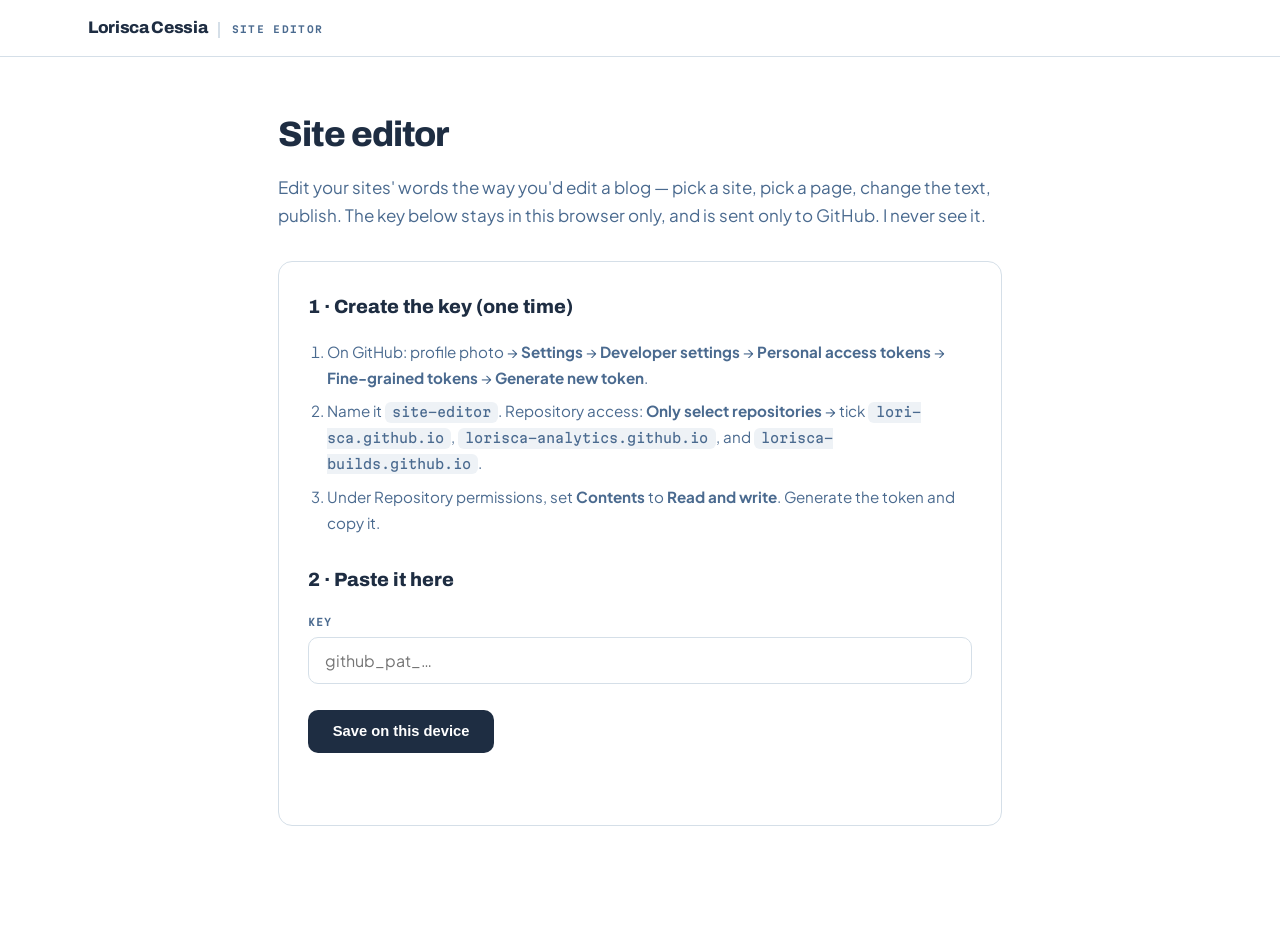
==== admin/index.html @ f026839e "Admin: show the current portrait preview in Site links (path was relative to admin/) Co-Authored-By:" ====
<!DOCTYPE html>
<html lang="en">
<head>
<meta charset="UTF-8">
<meta name="viewport" content="width=device-width, initial-scale=1.0">
<title>Editor — Lorisca Cessia</title>
<meta name="robots" content="noindex, nofollow">
<link rel="preconnect" href="https://fonts.googleapis.com">
<link rel="preconnect" href="https://fonts.gstatic.com" crossorigin>
<link href="https://fonts.googleapis.com/css2?family=Archivo:wght@600;700;800&family=Plus+Jakarta+Sans:wght@400;500;600;700&family=Martian+Mono:wght@500;600&display=swap" rel="stylesheet">
<link rel="stylesheet" href="admin-base.css">
<link rel="stylesheet" href="builder.css">
<style>
  .ed-wrap { max-width: 820px; margin: 0 auto; padding: 3rem var(--gutter) 5rem; }
  .ed-wrap h1 { font-family: var(--display); font-weight: 800; letter-spacing: -0.03em; font-size: 2.2rem; margin-bottom: .6rem; }
  .ed-sub { color: var(--steel); margin-bottom: 2rem; max-width: 60ch; }
  .ed-sites { display: flex; gap: .5rem; flex-wrap: wrap; margin-bottom: 1.4rem; }
  .ed-site { background: var(--mist); border: 1px solid var(--hairline); font-family: var(--display); font-weight: 700; font-size: .95rem; color: var(--steel); padding: .7rem 1.2rem; border-radius: 999px; cursor: pointer; }
  .ed-site.active { background: var(--ink); color: var(--white); border-color: var(--ink); }
  .ed-tabs { display: flex; gap: .4rem; flex-wrap: wrap; margin-bottom: 1.8rem; border-bottom: 1px solid var(--hairline); padding-bottom: .8rem; }
  .ed-tab { background: none; border: none; font-family: var(--display); font-weight: 700; font-size: .98rem; color: var(--steel); padding: .6rem 1rem; border-radius: 10px; cursor: pointer; }
  .ed-tab:hover { color: var(--ink); background: var(--mist); }
  .ed-tab.active { color: var(--white); background: var(--ink); }
  .ed-card { border: 1px solid var(--hairline); border-radius: 14px; padding: 1.8rem; background: var(--white); margin-bottom: 1.5rem; }
  .ed-card h2 { font-family: var(--display); font-weight: 800; font-size: 1.2rem; margin-bottom: .4rem; }
  .ed-card .ed-hint { color: var(--steel); font-size: .9rem; margin-bottom: 1rem; }
  .ed-viewlink { float: right; font-size: .85rem; font-weight: 700; }
  label.ed-label { display: block; font-family: var(--mono); font-size: .64rem; font-weight: 600; letter-spacing: .12em; text-transform: uppercase; color: var(--steel); margin: 1.1rem 0 .4rem; }
  .ed-input, .ed-textarea, .ed-select {
    width: 100%; font-family: var(--body); font-size: 1rem; color: var(--ink);
    border: 1px solid var(--hairline); border-radius: 10px; padding: .75rem 1rem; background: var(--white);
  }
  .ed-input:focus, .ed-textarea:focus, .ed-select:focus { outline: 2px solid var(--ink); border-color: var(--ink); }
  .ed-textarea { min-height: 5rem; resize: vertical; line-height: 1.6; }
  .ed-row { display: grid; grid-template-columns: 1fr 1fr; gap: 1rem; }
  .ed-actions { display: flex; gap: .8rem; margin-top: 1.6rem; flex-wrap: wrap; align-items: center; }
  .ed-status { margin-top: 1.2rem; font-size: .95rem; color: var(--steel); min-height: 1.5rem; }
  .ed-item { border: 1px solid var(--hairline); border-radius: 12px; padding: 1.2rem; margin-bottom: 1rem; background: var(--white); }
  .ed-item-head { display: flex; justify-content: space-between; align-items: baseline; margin-bottom: .4rem; }
  .ed-item-title { font-weight: 800; font-family: var(--display); }
  .ed-link { background: none; border: none; color: var(--steel); font-weight: 700; font-size: .9rem; cursor: pointer; text-decoration: underline; text-underline-offset: 3px; padding: 0; }
  .ed-link:hover { color: var(--ink); }
  .ed-link.danger { color: #b3261e; }
  .ed-check { display: flex; gap: .6rem; align-items: center; margin-top: .9rem; font-size: .95rem; }
  .ed-photo-preview { margin-top: .7rem; max-width: 320px; border-radius: 10px; border: 1px solid var(--hairline); }
  .ed-steps { margin: 1rem 0 0 1.2rem; color: var(--steel); font-size: .95rem; line-height: 1.7; }
  .ed-steps li { margin-bottom: .5rem; }
  .ed-steps code { font-family: var(--mono); font-size: .82rem; background: var(--mist); padding: .15rem .45rem; border-radius: 6px; }
  .ed-post { display: flex; justify-content: space-between; align-items: center; gap: 1rem; padding: .9rem 0; border-bottom: 1px solid var(--hairline); }
  .ed-post .t { font-weight: 700; }
  .ed-post .d { font-family: var(--mono); font-size: .66rem; letter-spacing: .1em; text-transform: uppercase; color: var(--steel); margin-left: .7rem; }
  .ed-siteerr { border: 1px solid #e5b6b0; background: #fdf1f0; border-radius: 12px; padding: 1.4rem; color: #7a2e28; line-height: 1.6; }
  @media (max-width: 640px) { .ed-row { grid-template-columns: 1fr; } }
  /* unsaved-changes bar + dots */
  .ed-dirty { position: sticky; top: 4.6rem; z-index: 40; display: flex; gap: 1rem; align-items: center; justify-content: space-between; flex-wrap: wrap;
    background: #fff8e6; border: 1px solid #e8cf8a; color: #6b4e00; border-radius: 12px; padding: .8rem 1.1rem; margin-bottom: 1.2rem; font-size: .93rem; }
  .ed-dirty[hidden] { display: none; }
  .ed-tab.dirty::after, .ed-site.dirty::after { content: ""; display: inline-block; width: .45rem; height: .45rem; border-radius: 50%; background: #d08a00; margin-left: .45rem; vertical-align: middle; }
  .ed-toolbar { display: flex; justify-content: flex-end; margin: -.6rem 0 1rem; }
  /* history */
  .ed-hist-row { padding: .9rem 0; border-bottom: 1px solid var(--hairline); }
  .ed-hist-top { display: flex; justify-content: space-between; gap: 1rem; align-items: baseline; flex-wrap: wrap; }
  .ed-hist-msg { font-weight: 700; }
  .ed-hist-meta { font-family: var(--mono); font-size: .66rem; letter-spacing: .08em; text-transform: uppercase; color: var(--steel); margin-top: .25rem; }
  .ed-diff { margin-top: .7rem; font-size: .88rem; background: var(--mist); border-radius: 10px; padding: .8rem 1rem; line-height: 1.55; }
  .ed-diff div { margin-bottom: .35rem; overflow-wrap: anywhere; }
  .ed-diff .lbl { font-weight: 700; }
  .ed-diff del { color: #9b2c22; }
  .ed-diff ins { color: #1d6b3a; text-decoration: none; }
  /* conflict picker */
  .ed-modal { position: fixed; inset: 0; background: rgba(20,24,32,.45); z-index: 100; display: flex; align-items: flex-start; justify-content: center; padding: 4vh 1rem; overflow-y: auto; }
  .ed-modal-box { background: var(--white); border-radius: 14px; max-width: 760px; width: 100%; padding: 1.8rem; }
  .ed-modal-box h2 { font-family: var(--display); font-weight: 800; font-size: 1.25rem; margin-bottom: .5rem; }
  .ed-conf { border: 1px solid var(--hairline); border-radius: 12px; padding: 1rem; margin-top: 1rem; }
  .ed-conf-lbl { font-weight: 800; margin-bottom: .6rem; overflow-wrap: anywhere; }
  .ed-conf-opts { display: grid; grid-template-columns: 1fr 1fr; gap: .7rem; }
  .ed-conf-opt { display: block; border: 1px solid var(--hairline); border-radius: 10px; padding: .7rem .8rem; cursor: pointer; font-size: .9rem; }
  .ed-conf-opt input { margin-right: .4rem; }
  .ed-conf-opt pre { white-space: pre-wrap; overflow-wrap: anywhere; font-family: var(--body); margin-top: .4rem; max-height: 12rem; overflow: auto; color: var(--ink); }
  @media (max-width: 640px) { .ed-conf-opts { grid-template-columns: 1fr; } }
</style>
</head>
<body>

<nav class="nav">
  <div class="nav-inner">
    <a class="wordmark" href="../index.html">
      <span class="wm-name">Lorisca Cessia</span>
      <span class="wm-role">Site editor</span>
    </a>
  </div>
</nav>

<main>
  <div class="ed-wrap">

    <section id="setup-view">
      <h1>Site editor</h1>
      <p class="ed-sub">Edit your sites' words the way you'd edit a blog — pick a site, pick a page, change the text, publish. The key below stays in this browser only, and is sent only to GitHub. I never see it.</p>
      <div class="ed-card">
        <h2>1 · Create the key (one time)</h2>
        <ol class="ed-steps">
          <li>On GitHub: profile photo → <b>Settings</b> → <b>Developer settings</b> → <b>Personal access tokens</b> → <b>Fine-grained tokens</b> → <b>Generate new token</b>.</li>
          <li>Name it <code>site-editor</code>. Repository access: <b>Only select repositories</b> → tick <code>lori-sca.github.io</code>, <code>lorisca-analytics.github.io</code>, and <code>lorisca-builds.github.io</code>.</li>
          <li>Under Repository permissions, set <b>Contents</b> to <b>Read and write</b>. Generate the token and copy it.</li>
        </ol>
        <h2 style="margin-top:1.8rem;">2 · Paste it here</h2>
        <label class="ed-label" for="token-input">Key</label>
        <input class="ed-input" id="token-input" type="password" autocomplete="off" placeholder="github_pat_…">
        <div class="ed-actions">
          <button class="btn primary" id="token-save">Save on this device</button>
        </div>
        <p class="ed-status" id="setup-status"></p>
      </div>
    </section>

    <section id="editor-view" hidden>
      <h1>Site editor</h1>
      <p class="ed-sub">Pick a site, then a page. Edit the words, hit Save — live in about a minute. An <b>embed link</b> under any text plays a YouTube video inline, or becomes a link card for anything else.</p>
      <div class="ed-dirty" id="ed-dirty" hidden>
        <span id="ed-dirty-text"></span>
        <button class="ed-link" id="ed-dirty-discard">Discard unsaved changes</button>
      </div>
      <div class="ed-sites" id="ed-sites"></div>
      <div class="ed-toolbar"><button class="ed-link" id="ed-history-toggle">History &amp; restore</button></div>
      <div class="ed-card" id="ed-history" hidden></div>
      <div class="ed-tabs" id="ed-tabs"></div>
      <div id="tab-panels"></div>
      <p class="ed-status" id="status"></p>
      <p style="margin-top:2rem;"><button class="ed-link" id="logout">Forget the key on this device</button></p>
    </section>

  </div>
</main>

<script src="../content.js"></script>
<script src="merge.js"></script>
<script src="../skeleton.js"></script>
<script src="builder.js"></script>
<script>
/* ================= infra ================= */
const SITES = {
  main:      { id: "main",      label: "Main site",      owner: "lori-sca",         repo: "lori-sca.github.io",               home: "../index.html" },
  analytics: { id: "analytics", label: "Analytics work", owner: "lorisca-analytics", repo: "lorisca-analytics.github.io",    home: "https://lorisca-analytics.github.io" },
  builds:    { id: "builds",    label: "Builds",         owner: "lorisca-builds",    repo: "lorisca-builds.github.io",       home: "https://lorisca-builds.github.io" },
};
const BRANCH = "main";
let currentSite = SITES.main;
const $ = (id) => document.getElementById(id);
const getToken = () => localStorage.getItem("oc_pat") || "";
function status(msg, ok) {
  const el = $("status");
  el.textContent = msg || "";
  el.style.color = ok === false ? "#b3261e" : "";
}
function utf8ToB64(str) {
  const bytes = new TextEncoder().encode(str);
  let bin = "";
  for (let i = 0; i < bytes.length; i += 0x8000) {
    bin += String.fromCharCode.apply(null, bytes.subarray(i, i + 0x8000));
  }
  return btoa(bin);
}
function b64ToUtf8(b64) {
  const bin = atob(b64.replace(/\n/g, ""));
  return new TextDecoder().decode(Uint8Array.from(bin, (c) => c.charCodeAt(0)));
}
/* Any repo endpoint for the current site, e.g. "commits?path=…". */
async function ghRepo(sub, method, body) {
  const res = await fetch("https://api.github.com/repos/" + currentSite.owner + "/" + currentSite.repo + "/" + sub, {
    method: method || "GET",
    // no-store: GitHub lets browsers cache API reads for 60s, which would
    // hide a change Muse pushed a moment ago.
    cache: "no-store",
    headers: {
      "Authorization": "Bearer " + getToken(),
      "Accept": "application/vnd.github+json",
      "Content-Type": "application/json",
    },
    body: body ? JSON.stringify(body) : undefined,
  });
  if (!res.ok) {
    const err = new Error("GitHub " + res.status + " — " + (await res.text()).slice(0, 140));
    err.status = res.status;
    throw err;
  }
  return res.status === 204 ? null : res.json();
}
function gh(path, method, body) { return ghRepo("contents/" + path, method, body); }

/* ---------- file cache ----------
   Each loaded JSON file keeps three things:
     data  — the copy the forms edit
     base  — the file exactly as GitHub had it (for merging)
     clean — data right after the tab finished drawing, as text
             (for "unsaved changes"; the forms add empty fields
             while drawing, so base can't be used for that)       */
const fileCache = {};
let buildingTab = null;
function cacheKey(path) { return currentSite.id + ":" + path; }
function isDirty(entry) { return !!entry && entry.clean != null && Merge.stable(entry.data) !== entry.clean; }
async function loadData(path) {
  const k = cacheKey(path);
  if (buildingTab) buildingTab.files.add(k);
  if (fileCache[k]) return fileCache[k];
  const f = await gh(path + "?ref=" + BRANCH);
  const data = JSON.parse(b64ToUtf8(f.content));
  const entry = { key: k, site: currentSite.id, path: path, sha: f.sha, data: data, base: Merge.clone(data), clean: null };
  fileCache[k] = entry;
  return entry;
}
async function fetchLive(path) {
  const f = await gh(path + "?ref=" + BRANCH);
  return { sha: f.sha, data: JSON.parse(b64ToUtf8(f.content)) };
}
async function putJSON(path, data, sha, message) {
  const res = await gh(path, "PUT", {
    message: message,
    content: utf8ToB64(JSON.stringify(data, null, 2) + "\n"),
    sha: sha,
    branch: BRANCH,
  });
  return res.content.sha;
}
/* Save = fetch the live file first. If nobody else touched it, write.
   If someone did (Muse, Claude, another tab), merge field by field and
   ask only about fields you both changed. Never overwrites blindly. */
async function saveData(path, data, message) {
  const entry = await loadData(path);
  for (let attempt = 0; attempt < 3; attempt++) {
    const live = await fetchLive(path);
    let toWrite = data;
    let merged = false;
    if (live.sha !== entry.sha) {
      let r = Merge.merge3(entry.base, data, live.data);
      if (r.conflicts.length) {
        const choices = await conflictDialog(path, r.conflicts);
        if (!choices) throw new Error("Save cancelled. Nothing was changed on the site.");
        r = Merge.merge3(entry.base, data, live.data, choices);
      }
      toWrite = r.value;
      merged = true;
    }
    try {
      entry.sha = await putJSON(path, toWrite, live.sha, message);
    } catch (e) {
      if (e.status === 409 || e.status === 422) continue; // changed again mid-save: retry
      throw e;
    }
    entry.base = Merge.clone(toWrite);
    if (merged) {
      entry.data = toWrite;
      entry.clean = Merge.stable(toWrite);
      // redraw after the caller finishes, so the form shows the merged file
      setTimeout(() => {
        redrawCurrentTab();
        status("Saved. Someone else had changed this file since you opened it, so both sets of changes were combined. The form now shows the result.");
      }, 0);
    } else {
      entry.clean = Merge.stable(entry.data);
    }
    return;
  }
  throw new Error("The file kept changing while saving. Reload the page and try again.");
}
function processImage(file, maxSize) {
  return new Promise((resolve, reject) => {
    const img = new Image();
    img.onload = () => {
      const max = maxSize || 1600;
      const scale = Math.min(1, max / Math.max(img.width, img.height));
      const c = document.createElement("canvas");
      c.width = Math.max(1, Math.round(img.width * scale));
      c.height = Math.max(1, Math.round(img.height * scale));
      c.getContext("2d").drawImage(img, 0, 0, c.width, c.height);
      URL.revokeObjectURL(img.src);
      c.toBlob((blob) => {
        if (!blob) { reject(new Error("Couldn't read that image.")); return; }
        const r = new FileReader();
        r.onload = () => resolve({ name: file.name, b64: String(r.result).split(",")[1] });
        r.onerror = () => reject(new Error("Couldn't read that image."));
        r.readAsDataURL(blob);
      }, "image/jpeg", 0.85);
    };
    img.onerror = () => reject(new Error("Couldn't read that image."));
    img.src = URL.createObjectURL(file);
  });
}
async function uploadPhoto(path, file, message) {
  const p = await processImage(file);
  const body = { message: message || "Upload photo", content: p.b64, branch: BRANCH };
  try {
    const existing = await gh(path + "?ref=" + BRANCH);
    if (existing && existing.sha) body.sha = existing.sha;
  } catch (e) { /* new file */ }
  await gh(path, "PUT", body);
  return path;
}
</script>
<script>
/* ================= form helpers ================= */
function h2card(title, hint, viewUrl) {
  const d = document.createElement("div");
  d.className = "ed-card";
  const h = document.createElement("h2");
  h.textContent = title;
  d.appendChild(h);
  if (viewUrl) {
    const v = document.createElement("a");
    v.className = "ed-viewlink";
    v.href = viewUrl; v.target = "_blank"; v.rel = "noopener";
    v.textContent = "View page →";
    d.appendChild(v);
  }
  if (hint) {
    const p = document.createElement("p");
    p.className = "ed-hint";
    p.textContent = hint;
    d.appendChild(p);
  }
  return d;
}
function lab(text) {
  const l = document.createElement("label");
  l.className = "ed-label";
  l.textContent = text;
  return l;
}
function textInput(value, multiline) {
  const i = document.createElement(multiline ? "textarea" : "input");
  i.className = multiline ? "ed-textarea" : "ed-input";
  i.value = value || "";
  return i;
}
function field(host, label, obj, key, multiline, placeholder) {
  host.appendChild(lab(label));
  const i = textInput(obj[key], multiline);
  if (placeholder) i.placeholder = placeholder;
  i.addEventListener("input", () => { obj[key] = i.value; });
  host.appendChild(i);
  return i;
}
/* Picture + links for any section object — the Blogspot-style bit.
   Every section can carry an optional picture and a list of links.
   `tag` namespaces the upload path, e.g. "home-start". Uploads happen
   immediately on file select; the tab's Save persists the JSON. */
function mediaFields(host, obj, tag) {
  obj.links = obj.links || [];
  const m = document.createElement("div");
  m.className = "ed-media";
  host.appendChild(m);
  m.appendChild(lab("Picture"));
  const prev = document.createElement("img");
  prev.className = "ed-photo-preview";
  if (obj.image) prev.src = obj.image; else prev.hidden = true;
  m.appendChild(prev);
  const urlInput = field(m, "Image URL", obj, "image", false, "https://\u2026");
  const fi = document.createElement("input");
  fi.type = "file"; fi.accept = "image/*"; fi.className = "ed-input";
  fi.style.marginTop = ".4rem";
  m.appendChild(fi);
  fi.addEventListener("change", async () => {
    const file = fi.files[0];
    if (!file) return;
    try {
      status("Uploading picture\u2026");
      const safe = file.name.replace(/[^a-zA-Z0-9.\-]/g, "-").replace(/\.[^.]+$/, "");
      const upath = "assets/sections/" + tag + "-" + Date.now() + "-" + safe + ".jpg";
      await uploadPhoto(upath, file, "Add section picture via editor");
      obj.image = upath;
      urlInput.value = upath;
      prev.src = upath; prev.hidden = false;
      status("Uploaded \u2014 save the page to keep it.");
    } catch (err) { status(err.message, false); }
  });
  field(m, "Alt text", obj, "imageAlt");
  field(m, "Caption", obj, "imageCaption");
  m.appendChild(lab("Links"));
  const lb = document.createElement("div");
  m.appendChild(lb);
  listEditor(lb, obj.links, (box, l) => {
    field(box, "Label", l, "label");
    field(box, "URL", l, "href");
    const row = document.createElement("label");
    row.className = "ed-check";
    const cb = document.createElement("input");
    cb.type = "checkbox"; cb.checked = !!l.newTab;
    cb.addEventListener("change", () => { l.newTab = cb.checked; });
    row.appendChild(cb);
    row.appendChild(document.createTextNode("Open in a new tab"));
    box.appendChild(row);
  }, () => ({ label: "", href: "", newTab: false }), "Add link");
}
function embedField(host, label, obj, key) {
  host.appendChild(lab(label || "Embed link (YouTube or any URL)"));
  const i = textInput(obj[key]);
  i.type = "url";
  i.placeholder = "https://…";
  i.addEventListener("input", () => { obj[key] = i.value.trim(); });
  host.appendChild(i);
}
function selectField(host, label, obj, key, options) {
  host.appendChild(lab(label));
  const s = document.createElement("select");
  s.className = "ed-select";
  options.forEach((o) => {
    const op = document.createElement("option");
    op.value = o; op.textContent = o;
    if (obj[key] === o) op.selected = true;
    s.appendChild(op);
  });
  s.addEventListener("change", () => { obj[key] = s.value; });
  host.appendChild(s);
}
function listEditor(host, items, buildItem, blankItem, addLabel) {
  const wrap = document.createElement("div");
  host.appendChild(wrap);
  function render() {
    wrap.innerHTML = "";
    items.forEach((item, idx) => {
      const box = document.createElement("div");
      box.className = "ed-item";
      const head = document.createElement("div");
      head.className = "ed-item-head";
      const t = document.createElement("span");
      t.className = "ed-item-title";
      t.textContent = "#" + (idx + 1);
      const up = document.createElement("button");
      up.className = "ed-link"; up.textContent = "↑"; up.title = "Move up";
      up.disabled = idx === 0;
      up.addEventListener("click", () => {
        const tmp = items[idx - 1]; items[idx - 1] = items[idx]; items[idx] = tmp; render();
      });
      const down = document.createElement("button");
      down.className = "ed-link"; down.textContent = "↓"; down.title = "Move down";
      down.disabled = idx === items.length - 1;
      down.addEventListener("click", () => {
        const tmp = items[idx + 1]; items[idx + 1] = items[idx]; items[idx] = tmp; render();
      });
      const del = document.createElement("button");
      del.className = "ed-link danger";
      del.textContent = "Delete";
      del.addEventListener("click", () => { items.splice(idx, 1); render(); });
      const btns = document.createElement("div");
      btns.style.cssText = "display:flex;gap:.6rem;align-items:baseline;";
      btns.appendChild(up); btns.appendChild(down); btns.appendChild(del);
      head.appendChild(t); head.appendChild(btns);
      box.appendChild(head);
      buildItem(box, item, idx);
      wrap.appendChild(box);
    });
    const add = document.createElement("button");
    add.className = "btn ghost";
    add.textContent = "+ " + (addLabel || "Add");
    add.addEventListener("click", () => { items.push(blankItem()); render(); });
    wrap.appendChild(add);
  }
  render();
}
function saveBar(host, onSave, label) {
  const bar = document.createElement("div");
  bar.className = "ed-actions";
  const b = document.createElement("button");
  b.className = "btn primary";
  b.textContent = label || "Save";
  b.addEventListener("click", onSave);
  bar.appendChild(b);
  host.appendChild(bar);
}
/* deep import: repo README -> case-study draft. Section mapping follows her
   build-post spine (STAR or SPIDER + Trap/Insight/Machine). Tested in node
   before porting; keep the two in sync. */
function mdToText(md) {
  return String(md || "")
    .replace(/!\[[^\]]*\]\([^)]+\)/g, "")
    .replace(/\[([^\]]+)\]\(([^)]+)\)/g, "$1")
    .replace(/(\*\*|__)(.*?)\1/g, "$2")
    .replace(/(\*|_)(.*?)\1/g, "$2")
    .replace(/`([^`]+)`/g, "$1")
    .replace(/^#{1,6}\s+/gm, "")
    .replace(/^\s*[-*]\s+/gm, "")
    .replace(/\n{3,}/g, "\n\n")
    .trim();
}
function firstParas(text, n) {
  const ps = String(text || "").split(/\n\s*\n/).map((s) => s.trim()).filter(Boolean);
  return ps.slice(0, n).join("\n\n");
}
function humanizeRepo(name) {
  return String(name || "").replace(/[-_]+/g, " ").replace(/\b\w/g, (c) => c.toUpperCase());
}
function parseReadme(text, repo, branch) {
  const out = { title: "", preface: "", sections: {}, links: [], visual: "" };
  const tm = text.match(/^#\s+(.+)$/m);
  if (tm) out.title = tm[1].trim();
  const im = text.match(/!\[[^\]]*\]\(([^)]+)\)/);
  if (im) {
    out.visual = /^https?:/.test(im[1])
      ? im[1]
      : "https://raw.githubusercontent.com/lorisca-analytics/" + repo + "/" + branch + "/" + im[1].replace(/^\.\//, "");
  }
  const parts = text.split(/^##\s+/m);
  out.preface = mdToText(parts[0].replace(/^#\s+.+$/m, "").split("\n").filter((l) => !/^\s*\*\*Live:\*\*/.test(l)).join("\n").trim());
  for (let i = 1; i < parts.length; i++) {
    const nl = parts[i].indexOf("\n");
    const head = (nl < 0 ? parts[i] : parts[i].slice(0, nl)).trim();
    const body = nl < 0 ? "" : parts[i].slice(nl + 1);
    out.sections[head] = body;
    const subs = {};
    const re = /\*\*([^*]+?)\.\*\*\s*([\s\S]*?)(?=\n\*\*[^*]+?\.\*\*|$)/g;
    let m;
    while ((m = re.exec(body))) subs[m[1].trim()] = mdToText(m[2].trim());
    out.sections[head + "::subs"] = subs;
    const lr = /\[([^\]]+)\]\((https?:[^)\s]+)\)/g;
    let lm;
    while ((lm = lr.exec(body))) {
      if (!/\.(svg|png|jpg|jpeg|gif)(\?|$)/i.test(lm[2])) out.links.push({ label: lm[1].trim(), url: lm[2] });
    }
  }
  return out;
}
function deepDraft(r, parsed) {
  const S = (n) => parsed.sections[n + "::subs"] || {};
  const star = S("The case, in STAR");
  const spider = S("The case, SPIDER-style");
  const tim = S("The shape of the argument");
  const pick = (o, ...ks) => { for (const k of ks) if (o[k]) return o[k]; return ""; };
  const p = blankProject();
  p.id = r.name;
  p.title = parsed.title || humanizeRepo(r.name);
  p.hook = firstParas(parsed.preface, 2);
  p.status = "draft";
  const problem = pick(star, "Situation", "Task") || pick(spider, "S — Summary", "P — Problem", "Problem");
  const approach = pick(star, "Action") || pick(spider, "E — Execution", "Execution");
  const result = pick(star, "Result") || pick(spider, "R — Results", "Results");
  const context = pick(spider, "I — Inputs", "Inputs");
  if (problem) p.body.problem = problem;
  if (approach) p.body.approach = approach;
  if (result) p.body.result = result;
  if (context) p.context = context;
  const calls = [];
  ["Trap", "Insight", "Machine"].forEach((k) => { if (tim[k]) calls.push(k + ": " + tim[k]); });
  const disc = pick(spider, "D — Discovery", "Discovery");
  if (!calls.length && disc) calls.push(disc);
  if (calls.length) p.calls = calls;
  p.links = [{ label: "Repo", url: r.html_url, kind: "github" }];
  const seen = {};
  seen[r.html_url] = true;
  (parsed.links || []).forEach((l) => {
    if (seen[l.url]) return; seen[l.url] = true;
    let label = l.label;
    if (/^(here|this|link|click here)$/i.test(label)) {
      const seg = l.url.split("?")[0].split("/").filter(Boolean).pop() || "";
      label = seg.replace(/\.[a-z]+$/i, "").replace(/[-_]+/g, " ").replace(/\b\w/g, (c) => c.toUpperCase()) || "Link";
    }
    p.links.push({
      label: label.slice(0, 40),
      url: l.url,
      kind: /tableau|dashboard|demo|live|presentation|interactive/i.test(l.label + " " + l.url) ? "demo" : "article",
    });
  });
  if (r.homepage && !seen[r.homepage]) p.links.push({ label: "Demo", url: r.homepage, kind: "demo" });
  if (parsed.visual) { p.visual = parsed.visual; p.visualAlt = p.title + " — cover visual"; }
  if (r.topics && r.topics.length) p.tools = r.topics.slice(0, 6);
  p.reviewNotes = { notes: [], missing: ["Review imported copy — pulled from the repo README; trim to the 10-second version before publishing."] };
  return p;
}
function shallowDraft(r) {
  const p = blankProject();
  p.id = r.name;
  p.title = humanizeRepo(r.name);
  p.hook = r.description || "";
  p.status = "draft";
  p.links = [{ label: "Repo", url: r.html_url, kind: "github" }];
  if (r.homepage) p.links.push({ label: "Demo", url: r.homepage, kind: "demo" });
  if (r.topics && r.topics.length) p.tools = r.topics.slice(0, 6);
  return p;
}
/* full project/card form, shared by analytics lanes + builds */
function projectForm(box, p) {
  field(box, "Title", p, "title");
  field(box, "Hook", p, "hook", true);
  const row = document.createElement("div");
  row.className = "ed-row";
  const a = document.createElement("div"), b = document.createElement("div");
  field(a, "Metric line", p, "metric");
  selectField(b, "Status", p, "status", ["live", "draft", "building"]);
  row.appendChild(a); row.appendChild(b);
  box.appendChild(row);
  const row2 = document.createElement("div");
  row2.className = "ed-row";
  const c2 = document.createElement("div"), d2 = document.createElement("div"), e2 = document.createElement("div");
  field(c2, "Badge override", p, "badge");
  field(d2, "Hint line", p, "hint");
  field(e2, "Button label", p, "btnLabel");
  row2.appendChild(c2); row2.appendChild(d2); row2.appendChild(e2);
  box.appendChild(row2);
  field(box, "Image URL", p, "visual");
  field(box, "Image description", p, "visualAlt");
  field(box, "Diagram URL", p, "diagram");
  field(box, "Diagram description", p, "diagramAlt");
  box.appendChild(lab("Gallery images (optional — overrides the single image + diagram above)"));
  listEditor(box, p.images || (p.images = []), (ib, im) => {
    field(ib, "Image URL", im, "src");
    field(ib, "Alt text", im, "alt");
  }, () => ({ src: "", alt: "" }), "Add image");
  box.appendChild(lab("Links"));
  listEditor(box, p.links || (p.links = []), (lb, l) => {
    field(lb, "Label", l, "label");
    field(lb, "URL", l, "url");
    selectField(lb, "Kind", l, "kind", ["github", "demo", "article", "deck", "sheet", "drive", "other"]);
  }, () => ({ label: "", url: "", kind: "other" }), "Add link");
  box.appendChild(lab("Context tiles (numbered, optional)"));
  listEditor(box, p.csr || (p.csr = []), (cb, t) => {
    const r = document.createElement("div"); r.className = "ed-row";
    const n1 = document.createElement("div"), k1 = document.createElement("div");
    field(n1, "No.", t, "n"); field(k1, "Key", t, "k");
    r.appendChild(n1); r.appendChild(k1); cb.appendChild(r);
    field(cb, "Value", t, "v", true);
  }, () => ({ n: "", k: "", v: "" }), "Add tile");
  const bd = p.body || (p.body = {});
  field(box, "Problem", bd, "problem", true);
  field(box, "Approach", bd, "approach", true);
  field(box, "Her take", bd, "hers", true);
  field(box, "Result", bd, "result", true);
  field(box, "Lesson", bd, "lesson", true);
  box.appendChild(lab("Review notes — hidden when published (one per line)"));
  const rn = p.reviewNotes || (p.reviewNotes = {});
  const taN = document.createElement("textarea");
  taN.value = (rn.notes || []).join("\n");
  taN.placeholder = "Notes for yourself while this is a draft";
  taN.addEventListener("input", () => { rn.notes = taN.value.split("\n").map((s) => s.trim()).filter(Boolean); });
  box.appendChild(taN);
  box.appendChild(lab("Still missing (one per line)"));
  const taM = document.createElement("textarea");
  taM.value = (rn.missing || []).join("\n");
  taM.placeholder = "What's missing before this can go live";
  taM.addEventListener("input", () => { rn.missing = taM.value.split("\n").map((s) => s.trim()).filter(Boolean); });
  box.appendChild(taM);
}
function blankProject() {
  return {
    id: "p-" + Date.now(), title: "", hook: "", metric: "", visual: "", visualAlt: "",
    diagram: "", diagramAlt: "", status: "building", links: [],
    body: { problem: "", approach: "", hers: "", result: "", lesson: "" },
  };
}

/* ================= tabs ================= */
const TABS = { main: [], analytics: [], builds: [] };
function defineTab(siteId, id, label, build) {
  TABS[siteId].push({ id: id, label: label, build: build, built: false, siteId: siteId, files: new Set() });
}
let activeTab = null;
function switchTab(tab) {
  activeTab = tab;
  document.querySelectorAll(".ed-tab").forEach((b) => b.classList.toggle("active", b.dataset.tab === tab.id));
  document.querySelectorAll("[data-panel]").forEach((p) => { p.hidden = p.dataset.panel !== tab.id; });
  if (!tab.built) {
    tab.built = true;
    const panel = document.querySelector('[data-panel="' + tab.id + '"]');
    const dirtyBefore = new Set(Object.values(fileCache).filter(isDirty).map((e) => e.key));
    buildingTab = tab;
    Promise.resolve()
      .then(() => tab.build(panel))
      .then(() => {
        // whatever the forms hold right after drawing counts as "no changes yet"
        tab.files.forEach((k) => {
          const e = fileCache[k];
          if (e && !dirtyBefore.has(k)) e.clean = Merge.stable(e.data);
        });
      })
      .finally(() => { if (buildingTab === tab) buildingTab = null; })
      .catch((e) => {
        panel.innerHTML = "";
        const err = document.createElement("div");
        err.className = "ed-siteerr";
        err.innerHTML = "<b>Couldn't open this section.</b><br>" + e.message +
          "<br><br>If your key doesn't list this repo yet, edit the key on GitHub (Settings → Developer settings → Personal access tokens) and tick the repo, then reload this page.";
        panel.appendChild(err);
      });
  }
  status("");
}
function redrawCurrentTab() {
  if (!activeTab) return;
  const panel = document.querySelector('[data-panel="' + activeTab.id + '"]');
  if (panel) panel.innerHTML = "";
  activeTab.built = false;
  switchTab(activeTab);
}
function switchSite(siteId) {
  currentSite = SITES[siteId];
  // re-read files on every visit, except ones holding unsaved edits
  Object.keys(fileCache).forEach((k) => {
    if (fileCache[k].site === siteId && !isDirty(fileCache[k])) delete fileCache[k];
  });
  TABS[siteId].forEach((t) => { t.files = new Set(); });
  closeHistory();
  if (window.BuilderPreview) BuilderPreview.close();
  document.querySelectorAll(".ed-site").forEach((b) => b.classList.toggle("active", b.dataset.site === siteId));
  const tabsEl = $("ed-tabs");
  const panelsEl = $("tab-panels");
  tabsEl.innerHTML = "";
  panelsEl.innerHTML = "";
  TABS[siteId].forEach((t) => {
    t.built = false;
    const b = document.createElement("button");
    b.className = "ed-tab";
    b.dataset.tab = t.id;
    b.textContent = t.label;
    b.addEventListener("click", () => { if (activeTab !== t && window.BuilderPreview) BuilderPreview.close(); switchTab(t); });
    tabsEl.appendChild(b);
    const p = document.createElement("div");
    p.dataset.panel = t.id;
    p.hidden = true;
    panelsEl.appendChild(p);
  });
  if (TABS[siteId].length) switchTab(TABS[siteId][0]);
}
</script>
<script>
/* ================= MAIN SITE tabs ================= */
const MAIN_HOME = "../index.html";

defineTab("main", "home", "Home", (panel) => pageBuilder(panel, {
  path: "data/home.json", label: "Home page", view: "../index.html", tag: "home",
  sources: { projects: ["analytics", "builds"].flatMap((c) => (PROJECTS[c] || []).map((p) => ({ id: p.id, title: p.title }))) },
  validate: (d) => ((d.featured || []).length > 3 ? "Featured work shows at most 3 projects. Untick one, then save." : ""),
}));

defineTab("main", "writing", "Writing", (panel) => pageBuilder(panel, {
  path: "data/writing.json", label: "Writing page", view: "../writing.html", tag: "writing",
}));

defineTab("main", "offclock", "Off the clock", async (panel) => {
  const ocentry = await loadData("data/off-the-clock.json");
  const od = ocentry.data;
  od.hero = od.hero || {};
  od.hero.headline = od.hero.headline || {};
  const opc = h2card("Page copy", "The title block at the top of the page — the subtitle lives here.", "../off-the-clock.html");
  panel.appendChild(opc);
  field(opc, "Eyebrow", od.hero, "eyebrow");
  field(opc, "Headline", od.hero.headline, "main");
  field(opc, "Headline accent (colored part)", od.hero.headline, "accent");
  field(opc, "Subtitle", od.hero, "lede", true);
  mediaFields(opc, od.hero, "offclock-hero");
  od.sections = od.sections || {};
  od.sections.field = od.sections.field || {};
  od.sections.field.headline = od.sections.field.headline || {};
  od.sections.contact = od.sections.contact || {};
  od.sections.contact.headline = od.sections.contact.headline || {};
  opc.appendChild(lab("In the field"));
  field(opc, "Eyebrow", od.sections.field, "eyebrow");
  field(opc, "Headline", od.sections.field.headline, "main");
  field(opc, "Headline accent (colored part)", od.sections.field.headline, "accent");
  field(opc, "Side note", od.sections.field, "side", true);
  mediaFields(opc, od.sections.field, "offclock-field");
  opc.appendChild(lab("Contact band"));
  field(opc, "Eyebrow", od.sections.contact, "eyebrow");
  field(opc, "Headline", od.sections.contact.headline, "main");
  field(opc, "Headline accent (colored part)", od.sections.contact.headline, "accent");
  mediaFields(opc, od.sections.contact, "offclock-contact");
  saveBar(opc, async () => {
    try {
      status("Saving…");
      await saveData("data/off-the-clock.json", od, "Update Off the clock page copy via editor");
      status("Saved — live in about a minute.");
    } catch (e) { status(e.message, false); }
  }, "Save page copy");
  const entry = await loadData("fun/posts.json");
  const store = entry;
  let editingId = null;
  let pendingPhoto = null;
  const card = h2card("Off the clock", "Fun blog posts — newest first.", "../off-the-clock.html");
  panel.appendChild(card);
  const abar = document.createElement("div");
  abar.className = "ed-actions";
  abar.style.margin = "0 0 1rem";
  const newBtn = document.createElement("button");
  newBtn.className = "btn primary";
  newBtn.textContent = "+ New post";
  newBtn.addEventListener("click", () => openForm(null));
  abar.appendChild(newBtn);
  card.appendChild(abar);
  const list = document.createElement("div");
  card.appendChild(list);
  const form = document.createElement("form");
  form.className = "ed-card";
  form.hidden = true;
  panel.appendChild(form);

  function renderList() {
    list.innerHTML = "";
    const posts = store.data.posts || [];
    if (!posts.length) list.innerHTML = "<p style='color:var(--steel)'>No posts yet.</p>";
    posts.forEach((p, idx) => {
      const row = document.createElement("div");
      row.className = "ed-post";
      const left = document.createElement("div");
      const t = document.createElement("span");
      t.className = "t"; t.textContent = (p.emoji ? p.emoji + " " : "") + p.title;
      const dt = document.createElement("span");
      dt.className = "d"; dt.textContent = p.date || "";
      left.appendChild(t); left.appendChild(dt);
      const btns = document.createElement("div");
      btns.style.cssText = "display:flex;gap:.5rem;align-items:center;";
      const up = document.createElement("button");
      up.className = "ed-link"; up.textContent = "↑"; up.title = "Move up";
      up.disabled = idx === 0;
      up.addEventListener("click", () => pMove(idx, -1));
      const down = document.createElement("button");
      down.className = "ed-link"; down.textContent = "↓"; down.title = "Move down";
      down.disabled = idx === posts.length - 1;
      down.addEventListener("click", () => pMove(idx, 1));
      const edit = document.createElement("button");
      edit.className = "ed-link"; edit.textContent = "Edit";
      edit.addEventListener("click", () => openForm(p.id));
      btns.appendChild(up); btns.appendChild(down); btns.appendChild(edit);
      row.appendChild(left); row.appendChild(btns);
      list.appendChild(row);
    });
  }
  async function pMove(idx, dir) {
    const posts = store.data.posts.slice();
    const j = idx + dir;
    if (j < 0 || j >= posts.length) return;
    const tmp = posts[idx]; posts[idx] = posts[j]; posts[j] = tmp;
    try {
      status("Reordering…");
      store.data.posts = posts;
      await saveData("fun/posts.json", store.data, "Reorder off-the-clock posts via editor");
      renderList();
      status("Reordered — live in about a minute.");
    } catch (e) { status(e.message, false); }
  }
  function openForm(id) {
    editingId = id || null;
    pendingPhoto = null;
    form.hidden = false;
    form.innerHTML = "";
    const posts = store.data.posts || [];
    const p = id ? posts.find((x) => x.id === id) : null;
    const h = document.createElement("h2");
    h.textContent = p ? "Edit post" : "New post";
    form.appendChild(h);
    const draft = {
      title: p ? p.title : "",
      emoji: p ? p.emoji || "" : "",
      date: p && p.date ? p.date : new Date().toISOString().slice(0, 10),
      text: p ? p.text || "" : "",
      story: p ? p.story || "" : "",
      embed: p ? p.embed || "" : "",
      photo: p ? p.photo || "" : "",
    };
    field(form, "Title", draft, "title");
    const row = document.createElement("div");
    row.className = "ed-row";
    const c1 = document.createElement("div"), c2 = document.createElement("div");
    field(c1, "Emoji", draft, "emoji");
    c2.appendChild(lab("Date"));
    const di = document.createElement("input");
    di.className = "ed-input"; di.type = "date"; di.value = draft.date;
    di.addEventListener("input", () => { draft.date = di.value; });
    c2.appendChild(di);
    row.appendChild(c1); row.appendChild(c2);
    form.appendChild(row);
    field(form, "One-liner", draft, "text");
    field(form, "Story (optional, longer)", draft, "story", true);
    embedField(form, "Embed link", draft, "embed");
    form.appendChild(lab("Cover photo (optional)"));
    const fi = document.createElement("input");
    fi.className = "ed-input"; fi.type = "file"; fi.accept = "image/*";
    form.appendChild(fi);
    const pv = document.createElement("img");
    pv.className = "ed-photo-preview";
    if (draft.photo) { pv.src = draft.photo; } else { pv.hidden = true; }
    form.appendChild(pv);
    let removePhoto = false;
    if (draft.photo) {
      const rl = document.createElement("label");
      rl.style.cssText = "display:flex;gap:.6rem;align-items:center;margin-top:.8rem;font-size:.9rem;color:var(--steel);";
      const rc = document.createElement("input");
      rc.type = "checkbox";
      rc.addEventListener("change", () => { removePhoto = rc.checked; });
      rl.appendChild(rc);
      rl.appendChild(document.createTextNode("Remove the current photo"));
      form.appendChild(rl);
    }
    fi.addEventListener("change", async () => {
      const file = fi.files[0];
      if (!file) return;
      try {
        status("Preparing photo…");
        pendingPhoto = await processImage(file);
        pv.src = "data:image/jpeg;base64," + pendingPhoto.b64;
        pv.hidden = false;
        status("");
      } catch (err) { status(err.message, false); }
    });
    const bar = document.createElement("div");
    bar.className = "ed-actions";
    const pub = document.createElement("button");
    pub.type = "submit"; pub.className = "btn primary"; pub.textContent = "Publish";
    const cancel = document.createElement("button");
    cancel.type = "button"; cancel.className = "btn ghost"; cancel.textContent = "Cancel";
    cancel.addEventListener("click", () => { form.hidden = true; });
    bar.appendChild(pub); bar.appendChild(cancel);
    if (p) {
      const del = document.createElement("button");
      del.type = "button"; del.className = "ed-link danger"; del.textContent = "Delete this post";
      del.addEventListener("click", async () => {
        if (!confirm("Delete “" + p.title + "”?")) return;
        try {
          status("Deleting…");
          store.data.posts = store.data.posts.filter((x) => x.id !== editingId);
          await saveData("fun/posts.json", store.data, "Delete off-the-clock post via editor");
          form.hidden = true;
          renderList();
          status("Deleted.");
        } catch (e) { status(e.message, false); }
      });
      bar.appendChild(del);
    }
    form.appendChild(bar);
    form.onsubmit = async (ev) => {
      ev.preventDefault();
      if (!draft.title.trim()) { status("Give the post a title first.", false); return; }
      try {
        status("Publishing…");
        const data = {
          id: editingId || ("p-" + Date.now()),
          date: draft.date,
          emoji: draft.emoji.trim(),
          title: draft.title.trim(),
          text: draft.text.trim(),
          story: draft.story.trim(),
          photo: removePhoto ? "" : draft.photo,
          embed: draft.embed.trim(),
        };
        if (pendingPhoto) {
          const safe = pendingPhoto.name.replace(/[^a-zA-Z0-9.\-]/g, "-").replace(/\.[^.]+$/, "");
          const path = "fun/photos/" + Date.now() + "-" + safe + ".jpg";
          await uploadPhoto(path, fi.files[0], "Add photo for off-the-clock post");
          data.photo = path;
        }
        const posts2 = store.data.posts.slice();
        const i = posts2.findIndex((x) => x.id === data.id);
        if (i >= 0) posts2[i] = data; else posts2.unshift(data);
        store.data.posts = posts2;
        await saveData("fun/posts.json", store.data, (editingId ? "Update" : "Add") + " off-the-clock post via editor");
        form.hidden = true;
        renderList();
        status("Published — live in about a minute.");
      } catch (e) { status(e.message, false); }
    };
    form.scrollIntoView({ behavior: "smooth", block: "start" });
  }
  renderList();

  // ---- page sections: reorder "In the field" vs "The fun stuff" ----
  const lentry = await loadData("fun/layout.json");
  const lstore = lentry;
  const SECTION_LABELS = { field: "In the field", fun: "The fun stuff" };
  const lcard = h2card("Page sections", "Order the sections on Off the clock — top first.", "../off-the-clock.html");
  panel.appendChild(lcard);
  const llist = document.createElement("div");
  lcard.appendChild(llist);
  function lRenderList() {
    llist.innerHTML = "";
    const secs = lstore.data.sections || [];
    secs.forEach((key, idx) => {
      const row = document.createElement("div");
      row.className = "ed-post";
      const left = document.createElement("div");
      const t = document.createElement("span");
      t.className = "t"; t.textContent = SECTION_LABELS[key] || key;
      left.appendChild(t);
      const btns = document.createElement("div");
      btns.style.cssText = "display:flex;gap:.5rem;align-items:center;";
      const up = document.createElement("button");
      up.className = "ed-link"; up.textContent = "↑"; up.title = "Move up";
      up.disabled = idx === 0;
      up.addEventListener("click", () => lMove(idx, -1));
      const down = document.createElement("button");
      down.className = "ed-link"; down.textContent = "↓"; down.title = "Move down";
      down.disabled = idx === secs.length - 1;
      down.addEventListener("click", () => lMove(idx, 1));
      btns.appendChild(up); btns.appendChild(down);
      row.appendChild(left); row.appendChild(btns);
      llist.appendChild(row);
    });
  }
  async function lMove(idx, dir) {
    const secs = (lstore.data.sections || []).slice();
    const j = idx + dir;
    if (j < 0 || j >= secs.length) return;
    const tmp = secs[idx]; secs[idx] = secs[j]; secs[j] = tmp;
    try {
      status("Reordering sections…");
      lstore.data.sections = secs;
      await saveData("fun/layout.json", lstore.data, "Reorder off-the-clock sections via editor");
      lRenderList();
      status("Reordered — live in about a minute.");
    } catch (e) { status(e.message, false); }
  }
  lRenderList();

  // ---- involvement tiles: photo mosaic at the top of Off the clock ----
  const tentry = await loadData("fun/tiles.json");
  const tstore = tentry;
  let tEditingId = null;
  let tPendingPhoto = null;
  const tcard = h2card("Involvement tiles", "Photo mosaic of involvements.", "../off-the-clock.html#field");
  panel.appendChild(tcard);
  const tabar = document.createElement("div");
  tabar.className = "ed-actions";
  tabar.style.margin = "0 0 1rem";
  const tNewBtn = document.createElement("button");
  tNewBtn.className = "btn primary";
  tNewBtn.textContent = "+ New tile";
  tNewBtn.addEventListener("click", () => tOpenForm(null));
  tabar.appendChild(tNewBtn);
  tcard.appendChild(tabar);
  const tlist = document.createElement("div");
  tcard.appendChild(tlist);
  const tform = document.createElement("form");
  tform.className = "ed-card";
  tform.hidden = true;
  panel.appendChild(tform);

  function tRenderList() {
    tlist.innerHTML = "";
    const tiles = tstore.data.tiles || [];
    if (!tiles.length) tlist.innerHTML = "<p style='color:var(--steel)'>No tiles yet.</p>";
    tiles.forEach((t, idx) => {
      const row = document.createElement("div");
      row.className = "ed-post";
      const left = document.createElement("div");
      const tt = document.createElement("span");
      tt.className = "t"; tt.textContent = (t.place || "Untitled") + (t.context ? " · " + t.context : "");
      left.appendChild(tt);
      const btns = document.createElement("div");
      btns.style.cssText = "display:flex;gap:.5rem;align-items:center;";
      const up = document.createElement("button");
      up.className = "ed-link"; up.textContent = "↑"; up.title = "Move up";
      up.disabled = idx === 0;
      up.addEventListener("click", () => tMove(idx, -1));
      const down = document.createElement("button");
      down.className = "ed-link"; down.textContent = "↓"; down.title = "Move down";
      down.disabled = idx === tiles.length - 1;
      down.addEventListener("click", () => tMove(idx, 1));
      const edit = document.createElement("button");
      edit.className = "ed-link"; edit.textContent = "Edit";
      edit.addEventListener("click", () => tOpenForm(t.id));
      btns.appendChild(up); btns.appendChild(down); btns.appendChild(edit);
      row.appendChild(left); row.appendChild(btns);
      tlist.appendChild(row);
    });
  }
  async function tMove(idx, dir) {
    const tiles = tstore.data.tiles.slice();
    const j = idx + dir;
    if (j < 0 || j >= tiles.length) return;
    const tmp = tiles[idx]; tiles[idx] = tiles[j]; tiles[j] = tmp;
    try {
      status("Reordering…");
      tstore.data.tiles = tiles;
      await saveData("fun/tiles.json", tstore.data, "Reorder involvement tiles via editor");
      tRenderList();
      status("Reordered — live in about a minute.");
    } catch (e) { status(e.message, false); }
  }
  function tOpenForm(id) {
    tEditingId = id || null;
    tPendingPhoto = null;
    tform.hidden = false;
    tform.innerHTML = "";
    const tiles = tstore.data.tiles || [];
    const t = id ? tiles.find((x) => x.id === id) : null;
    const h = document.createElement("h2");
    h.textContent = t ? "Edit tile" : "New tile";
    tform.appendChild(h);
    const draft = {
      place: t ? t.place || "" : "",
      context: t ? t.context || "" : "",
      link: t ? t.link || "" : "",
      photo: t ? t.photo || "" : "",
      badge: t ? t.badge || "" : "",
      details: t ? t.details || "" : "",
    };
    field(tform, "Place (e.g. AWS Builder Loft)", draft, "place");
    field(tform, "Context (e.g. BuilderPub Buildathon · Volunteer)", draft, "context");
    field(tform, "Link (optional)", draft, "link");
    field(tform, "Badge (e.g. SOON — optional)", draft, "badge");
    field(tform, "Details — shows in the + panel (optional)", draft, "details", true);
    tform.appendChild(lab("Photo"));
    const fi = document.createElement("input");
    fi.className = "ed-input"; fi.type = "file"; fi.accept = "image/*";
    tform.appendChild(fi);
    const pv = document.createElement("img");
    pv.className = "ed-photo-preview";
    if (draft.photo) { pv.src = draft.photo; } else { pv.hidden = true; }
    tform.appendChild(pv);
    let removePhoto = false;
    if (draft.photo) {
      const rl = document.createElement("label");
      rl.style.cssText = "display:flex;gap:.6rem;align-items:center;margin-top:.8rem;font-size:.9rem;color:var(--steel);";
      const rc = document.createElement("input");
      rc.type = "checkbox";
      rc.addEventListener("change", () => { removePhoto = rc.checked; });
      rl.appendChild(rc);
      rl.appendChild(document.createTextNode("Remove the current photo"));
      tform.appendChild(rl);
    }
    fi.addEventListener("change", async () => {
      const file = fi.files[0];
      if (!file) return;
      try {
        status("Preparing photo…");
        tPendingPhoto = await processImage(file);
        pv.src = "data:image/jpeg;base64," + tPendingPhoto.b64;
        pv.hidden = false;
        status("");
      } catch (err) { status(err.message, false); }
    });
    const bar = document.createElement("div");
    bar.className = "ed-actions";
    const pub = document.createElement("button");
    pub.type = "submit"; pub.className = "btn primary"; pub.textContent = "Publish";
    const cancel = document.createElement("button");
    cancel.type = "button"; cancel.className = "btn ghost"; cancel.textContent = "Cancel";
    cancel.addEventListener("click", () => { tform.hidden = true; });
    bar.appendChild(pub); bar.appendChild(cancel);
    if (t) {
      const del = document.createElement("button");
      del.type = "button"; del.className = "ed-link danger"; del.textContent = "Delete this tile";
      del.addEventListener("click", async () => {
        if (!confirm("Delete “" + (t.place || "tile") + "”?")) return;
        try {
          status("Deleting…");
          tstore.data.tiles = tstore.data.tiles.filter((x) => x.id !== tEditingId);
          await saveData("fun/tiles.json", tstore.data, "Delete involvement tile via editor");
          tform.hidden = true;
          tRenderList();
          status("Deleted.");
        } catch (e) { status(e.message, false); }
      });
      bar.appendChild(del);
    }
    tform.appendChild(bar);
    tform.onsubmit = async (ev) => {
      ev.preventDefault();
      if (!draft.place.trim()) { status("Give the tile a place first.", false); return; }
      try {
        status("Publishing…");
        const data = {
          id: tEditingId || ("t-" + Date.now()),
          place: draft.place.trim(),
          context: draft.context.trim(),
          link: draft.link.trim(),
          photo: removePhoto ? "" : draft.photo,
          badge: draft.badge.trim(),
          details: draft.details.trim(),
        };
        if (tPendingPhoto) {
          const safe = tPendingPhoto.name.replace(/[^a-zA-Z0-9.\-]/g, "-").replace(/\.[^.]+$/, "");
          const path = "fun/tiles/" + Date.now() + "-" + safe + ".jpg";
          await uploadPhoto(path, fi.files[0], "Add photo for involvement tile");
          data.photo = path;
        }
        const tiles2 = (tstore.data.tiles || []).slice();
        const i = tiles2.findIndex((x) => x.id === data.id);
        if (i >= 0) tiles2[i] = data; else tiles2.unshift(data);
        tstore.data.tiles = tiles2;
        await saveData("fun/tiles.json", tstore.data, (tEditingId ? "Update" : "Add") + " involvement tile via editor");
        tform.hidden = true;
        tRenderList();
        status("Published — live in about a minute.");
      } catch (e) { status(e.message, false); }
    };
    tform.scrollIntoView({ behavior: "smooth", block: "start" });
  }
  tRenderList();
});

defineTab("main", "about", "About", (panel) => pageBuilder(panel, {
  path: "data/about.json", label: "About page", view: "../about.html", tag: "about",
}));

defineTab("main", "sitelinks", "Site links", async (panel) => {
  const entry = await loadData("data/site.json");
  const d = entry.data;
  const card = h2card("Site links", "Name, contact links, and portrait. Used in the nav, footer, and contact buttons on every page.", MAIN_HOME);
  panel.appendChild(card);
  field(card, "Name", d, "name");
  field(card, "Role line (shown under your name in the header)", d, "role");
  field(card, "Email", d, "email");
  field(card, "LinkedIn URL", d, "linkedin");
  field(card, "GitHub URL", d, "github");
  card.appendChild(lab("Portrait (optional)"));
  const fi = document.createElement("input");
  fi.className = "ed-input"; fi.type = "file"; fi.accept = "image/*";
  card.appendChild(fi);
  const pv = document.createElement("img");
  pv.className = "ed-photo-preview";
  if (d.portrait) { pv.src = /^(https?:|data:|\/)/.test(d.portrait) ? d.portrait : "../" + d.portrait; } else { pv.hidden = true; }
  card.appendChild(pv);
  let pendingPortrait = null;
  let removePortrait = false;
  fi.addEventListener("change", async () => {
    const file = fi.files[0];
    if (!file) return;
    try {
      status("Preparing portrait…");
      pendingPortrait = await processImage(file, 1200);
      pv.src = "data:image/jpeg;base64," + pendingPortrait.b64;
      pv.hidden = false;
      status("");
    } catch (err) { status(err.message, false); }
  });
  if (d.portrait) {
    const rl = document.createElement("label");
    rl.style.cssText = "display:flex;gap:.6rem;align-items:center;margin-top:.8rem;font-size:.9rem;color:var(--steel);";
    const rc = document.createElement("input");
    rc.type = "checkbox";
    rc.addEventListener("change", () => { removePortrait = rc.checked; });
    rl.appendChild(rc);
    rl.appendChild(document.createTextNode("Remove the portrait"));
    card.appendChild(rl);
  }
  /* ---- shared header: used on all three sites ---- */
  const hc = h2card("Header", "The bar at the top of every page on all three sites. Drag ⋮⋮ or use the arrows to reorder. Links can point to a page here (about.html) or a full address (https://…).", MAIN_HOME);
  panel.appendChild(hc);
  field(hc, "Name in the header (blank = Lorisca Cessia)", d, "headerName");
  if (!Array.isArray(d.nav)) d.nav = [];
  hc.appendChild(lab("Header links"));
  BuilderSortable(hc, d.nav, {
    onChange: () => {},
    title: (l) => ({ kind: l.label || "(no label)", summary: l.href || "", badges: l.hidden ? ["hidden"] : [] }),
    isOpen: (l) => !l.label,
    body: (box, l) => {
      field(box, "Label", l, "label");
      field(box, "Link", l, "href", false, "about.html or https://…");
      const nt = document.createElement("label");
      nt.style.cssText = "display:flex;gap:.6rem;align-items:center;margin-top:.8rem;font-size:.9rem;color:var(--steel);";
      const nc = document.createElement("input");
      nc.type = "checkbox"; nc.checked = !!l.newTab;
      nc.addEventListener("change", () => { if (nc.checked) l.newTab = true; else delete l.newTab; });
      nt.appendChild(nc); nt.appendChild(document.createTextNode("Open in a new tab"));
      box.appendChild(nt);
    },
    tools: (l, i, render) => [(() => {
      const b = document.createElement("button");
      b.type = "button"; b.className = "ed-link"; b.textContent = l.hidden ? "Show" : "Hide";
      b.addEventListener("click", () => { if (l.hidden) delete l.hidden; else l.hidden = true; render(); });
      return b;
    })()],
    confirmDelete: (l) => "Remove the “" + (l.label || "link") + "” link from the header?",
    after: (wrap, render) => {
      const add = document.createElement("button");
      add.type = "button"; add.className = "btn ghost"; add.textContent = "+ Add a link";
      add.style.marginTop = ".8rem";
      add.addEventListener("click", () => { d.nav.push({ label: "", href: "" }); render(); });
      wrap.appendChild(add);
    },
  });
  if (!d.cta || typeof d.cta !== "object") d.cta = {};
  hc.appendChild(lab("Button on the right"));
  field(hc, "Button text (blank = Get in touch)", d.cta, "label");
  field(hc, "Button link (blank = the contact section of the page)", d.cta, "href", false, "#contact, mailto:…, or https://…");
  const ch = document.createElement("label");
  ch.style.cssText = "display:flex;gap:.6rem;align-items:center;margin-top:.8rem;font-size:.9rem;color:var(--steel);";
  const cc = document.createElement("input");
  cc.type = "checkbox"; cc.checked = !!d.cta.hidden;
  cc.addEventListener("change", () => { if (cc.checked) d.cta.hidden = true; else delete d.cta.hidden; });
  ch.appendChild(cc); ch.appendChild(document.createTextNode("Hide the button"));
  hc.appendChild(ch);

  saveBar(panel, async () => {
    try {
      status("Saving…");
      for (let i = d.nav.length - 1; i >= 0; i--) {
        const l = d.nav[i];
        if (!l || !(l.label || "").trim() || !(l.href || "").trim()) d.nav.splice(i, 1);
      }
      if (pendingPortrait && fi.files[0]) {
        await uploadPhoto("assets/portrait.jpg", fi.files[0], "Update portrait via editor");
        d.portrait = "assets/portrait.jpg";
      } else if (removePortrait) {
        d.portrait = "";
      }
      await saveData("data/site.json", d, "Update site links via editor");
      status("Saved. All three sites pick it up shortly.");
    } catch (e) { status(e.message, false); }
  }, "Save site links");
});
</script>
<script>
/* ================= ANALYTICS tabs ================= */
defineTab("analytics", "page", "Page", (panel) => pageBuilder(panel, {
  files: { hero: "data/hero.json", lanes: "data/lanes.json", page: "data/page.json" }, layoutIn: "page",
  label: "Analytics page", view: SITES.analytics.home + "/", tag: "analytics",
}));

defineTab("analytics", "import", "Import from GitHub", async (panel) => {
  const entry = await loadData("data/lanes.json");
  const d = entry.data;
  const syncCard = h2card("Sync repos from GitHub", "Pull new lorisca-analytics repos in as draft case studies — title, story, links and cover image prefill from the repo README. Review them in the Page tab, then set them to live.", "https://github.com/lorisca-analytics");
  panel.appendChild(syncCard);
  const syncBtn = document.createElement("button");
  syncBtn.className = "btn primary"; syncBtn.textContent = "Check for new repos";
  syncCard.appendChild(syncBtn);
  const syncList = document.createElement("div"); syncList.style.marginTop = ".8rem";
  syncCard.appendChild(syncList);
  syncBtn.addEventListener("click", async () => {
    syncBtn.disabled = true; syncBtn.textContent = "Checking…"; syncList.textContent = "";
    try {
      const res = await fetch("https://api.github.com/orgs/lorisca-analytics/repos?per_page=100", {
        headers: { "Accept": "application/vnd.github.mercy-preview+json" }
      });
      if (!res.ok) throw new Error("GitHub API " + res.status);
      const repos = await res.json();
      const known = new Set();
      d.lanes.forEach((l) => (l.projects || []).forEach((p) => {
        if (p.id) known.add(p.id);
        (p.links || []).forEach((x) => { if (x.url) known.add(String(x.url).replace(/\/$/, "")); });
      }));
      const fresh = repos.filter((r) => !r.fork && !r.archived && r.name !== ".github" && !r.name.endsWith(".github.io") && !known.has(r.name) && !known.has(String(r.html_url || "").replace(/\/$/, "")));
      if (!fresh.length) { syncList.textContent = "No new repos — everything in the org is already on the site."; }
      fresh.forEach((r) => {
        const row = document.createElement("div"); row.className = "ed-item";
        const top = document.createElement("div"); top.className = "ed-row";
        const cb = document.createElement("input"); cb.type = "checkbox"; cb.checked = true; cb.style.width = "auto"; cb.style.flex = "none";
        const info = document.createElement("div"); info.style.flex = "1";
        const nm = document.createElement("b"); nm.textContent = r.name; info.appendChild(nm);
        if (r.description) { info.appendChild(document.createElement("br")); const ds = document.createElement("span"); ds.style.fontSize = ".85rem"; ds.style.opacity = ".75"; ds.textContent = r.description; info.appendChild(ds); }
        const sel = document.createElement("select"); sel.className = "ed-select"; sel.style.flex = "none";
        d.lanes.forEach((l) => { const o = document.createElement("option"); o.value = l.id; o.textContent = l.name; sel.appendChild(o); });
        top.appendChild(cb); top.appendChild(info); top.appendChild(sel);
        row.appendChild(top); syncList.appendChild(row);
        row._repo = r; row._laneSel = sel; row._cb = cb;
      });
      if (fresh.length) {
        const add = document.createElement("button"); add.className = "btn primary"; add.textContent = "Import selected as drafts"; add.style.marginTop = ".6rem";
        add.addEventListener("click", async () => {
          add.disabled = true; add.textContent = "Importing…";
          try {
            const rows = Array.from(syncList.children).filter((row) => row._repo && row._cb.checked);
            for (const row of rows) {
              const r = row._repo;
              const lane = d.lanes.find((l) => l.id === row._laneSel.value) || d.lanes[0];
              let parsed = null;
              for (const b of ["main", "master"]) {
                try {
                  const rr = await fetch("https://raw.githubusercontent.com/lorisca-analytics/" + r.name + "/" + b + "/README.md");
                  if (rr.ok) { parsed = parseReadme(await rr.text(), r.name, b); break; }
                } catch (e) {}
              }
              const p = parsed
                ? deepDraft({ name: r.name, html_url: r.html_url, homepage: r.homepage, topics: r.topics }, parsed)
                : shallowDraft(r);
              lane.projects = lane.projects || []; lane.projects.push(p);
            }
            await saveData("data/lanes.json", d, "Deep-import org repos as drafts via editor");
            status("Imported as drafts with README content. Open the Page tab, then Lanes and case studies, to review them.");
            const pt = TABS.analytics.find((t) => t.id === "page");
            if (pt) { pt.built = false; const pp = document.querySelector('[data-panel="page"]'); if (pp) pp.innerHTML = ""; }
            syncList.textContent = "";
          } catch (e) { status(e.message, false); }
          add.disabled = false; add.textContent = "Import selected as drafts";
        });
        syncList.appendChild(add);
      }
    } catch (e) { syncList.textContent = "GitHub API error: " + e.message; }
    syncBtn.disabled = false; syncBtn.textContent = "Check for new repos";
  });
});

defineTab("analytics", "sitelinks", "Site links", async (panel) => {
  const entry = await loadData("data/site.json");
  const d = entry.data;
  const card = h2card("Site links", "Shown in the footer of this site. The header on all three sites is edited under Main site, Site links.", SITES.analytics.home);
  panel.appendChild(card);
  field(card, "Site name", d, "orgLabel");
  field(card, "Org id", d, "org");
  field(card, "Owner name", d, "owner");
  field(card, "Main site URL", d, "mainSite");
  field(card, "GitHub org URL", d, "githubOrg");
  field(card, "Email", d, "email");
  saveBar(panel, async () => {
    try {
      status("Saving…");
      await saveData("data/site.json", d, "Update analytics site links via editor");
      status("Saved — live in about a minute.");
    } catch (e) { status(e.message, false); }
  }, "Save site links");
});

/* ================= BUILDS tabs ================= */
defineTab("builds", "page", "Page", (panel) => pageBuilder(panel, {
  files: { hero: "data/hero.json", projects: "data/projects.json", page: "data/page.json" }, layoutIn: "page",
  label: "Builds page", view: SITES.builds.home + "/", tag: "builds",
}));

defineTab("builds", "sitelinks", "Site links", async (panel) => {
  const entry = await loadData("data/site.json");
  const d = entry.data;
  const card = h2card("Site links", "Shown in the footer of this site. The header on all three sites is edited under Main site, Site links.", SITES.builds.home);
  panel.appendChild(card);
  field(card, "Site name", d, "orgLabel");
  field(card, "Org id", d, "org");
  field(card, "Owner name", d, "owner");
  field(card, "Main site URL", d, "mainSite");
  field(card, "GitHub org URL", d, "githubOrg");
  field(card, "Email", d, "email");
  saveBar(panel, async () => {
    try {
      status("Saving…");
      await saveData("data/site.json", d, "Update builds site links via editor");
      status("Saved — live in about a minute.");
    } catch (e) { status(e.message, false); }
  }, "Save site links");
});

/* ================= safety: conflicts, unsaved changes, history ================= */
const FILES = {
  main: [
    ["data/home.json", "Home page"],
    ["data/about.json", "About page"],
    ["data/writing.json", "Writing page"],
    ["data/off-the-clock.json", "Off the clock: page copy"],
    ["fun/posts.json", "Off the clock: posts"],
    ["fun/tiles.json", "Off the clock: involvement tiles"],
    ["fun/layout.json", "Off the clock: section order"],
    ["data/site.json", "Site links"],
  ],
  analytics: [
    ["data/hero.json", "Header"],
    ["data/lanes.json", "Lanes and case studies"],
    ["data/page.json", "Page extras (title, buttons, side card)"],
    ["data/site.json", "Site links"],
  ],
  builds: [
    ["data/hero.json", "Header"],
    ["data/projects.json", "Builds"],
    ["data/page.json", "Page extras (title, buttons, side card)"],
    ["data/site.json", "Site links"],
  ],
};
function fileLabel(siteId, path) {
  const hit = (FILES[siteId] || []).find((f) => f[0] === path);
  return hit ? hit[1] : path;
}
function showValue(v, max) {
  if (v === undefined) return "(not there)";
  if (v === "") return "(empty)";
  const s = typeof v === "string" ? v : JSON.stringify(v, null, 2);
  return s.length > (max || 1500) ? s.slice(0, max || 1500) + " …" : s;
}

/* ---- conflict picker: resolves to {path: "mine"|"theirs"} or null ---- */
function conflictDialog(path, conflicts) {
  return new Promise((resolve) => {
    const choices = {};
    const modal = document.createElement("div");
    modal.className = "ed-modal";
    const box = document.createElement("div");
    box.className = "ed-modal-box";
    modal.appendChild(box);
    const h = document.createElement("h2");
    h.textContent = "Someone else changed this too";
    box.appendChild(h);
    const p = document.createElement("p");
    p.className = "ed-hint";
    p.textContent = "Since you opened “" + fileLabel(currentSite.id, path) + "”, another edit went live (Muse, Claude, or another tab). " +
      "Everything that doesn't overlap is combined automatically. For the " + conflicts.length +
      (conflicts.length === 1 ? " spot" : " spots") + " below, you both changed the same thing. Pick which version to keep.";
    box.appendChild(p);
    conflicts.forEach((c, i) => {
      choices[c.path] = "mine";
      const wrap = document.createElement("div");
      wrap.className = "ed-conf";
      const l = document.createElement("div");
      l.className = "ed-conf-lbl";
      l.textContent = c.label;
      wrap.appendChild(l);
      const opts = document.createElement("div");
      opts.className = "ed-conf-opts";
      [["mine", "Keep mine", c.mine], ["theirs", "Keep the live version", c.theirs]].forEach(([val, title, v]) => {
        const lab2 = document.createElement("label");
        lab2.className = "ed-conf-opt";
        const r = document.createElement("input");
        r.type = "radio"; r.name = "conf-" + i; r.value = val; r.checked = val === "mine";
        r.addEventListener("change", () => { choices[c.path] = val; });
        lab2.appendChild(r);
        const b = document.createElement("b");
        b.textContent = title;
        lab2.appendChild(b);
        const pre = document.createElement("pre");
        pre.textContent = showValue(v);
        lab2.appendChild(pre);
        opts.appendChild(lab2);
      });
      wrap.appendChild(opts);
      box.appendChild(wrap);
    });
    const bar = document.createElement("div");
    bar.className = "ed-actions";
    const ok = document.createElement("button");
    ok.className = "btn primary"; ok.textContent = "Save with these choices";
    const no = document.createElement("button");
    no.className = "btn ghost"; no.textContent = "Cancel, don't save";
    bar.appendChild(ok); bar.appendChild(no);
    box.appendChild(bar);
    const done = (v) => { modal.remove(); resolve(v); };
    ok.addEventListener("click", () => done(choices));
    no.addEventListener("click", () => done(null));
    document.body.appendChild(modal);
    ok.focus();
  });
}

/* ---- unsaved changes ---- */
function dirtyEntries() { return Object.values(fileCache).filter(isDirty); }
function updateDirty() {
  const dirty = dirtyEntries();
  const bar = $("ed-dirty");
  if (!bar) return;
  bar.hidden = !dirty.length;
  if (dirty.length) {
    $("ed-dirty-text").textContent = "Unsaved changes: " +
      dirty.map((e) => fileLabel(e.site, e.path) + (e.site !== currentSite.id ? " (" + SITES[e.site].label + ")" : "")).join(", ") +
      ". Use that tab's Save button to put them live.";
  }
  const keys = new Set(dirty.map((e) => e.key));
  document.querySelectorAll(".ed-tab").forEach((b) => {
    const t = (TABS[currentSite.id] || []).find((x) => x.id === b.dataset.tab);
    b.classList.toggle("dirty", !!t && Array.from(t.files).some((k) => keys.has(k)));
  });
  document.querySelectorAll(".ed-site").forEach((b) => {
    b.classList.toggle("dirty", dirty.some((e) => e.site === b.dataset.site));
  });
}
setInterval(updateDirty, 800);
window.addEventListener("beforeunload", (e) => {
  if (dirtyEntries().length) { e.preventDefault(); e.returnValue = ""; }
});
$("ed-dirty-discard").addEventListener("click", () => {
  const dirty = dirtyEntries();
  if (!dirty.length) return;
  if (!confirm("Throw away your unsaved changes to " + dirty.map((e) => fileLabel(e.site, e.path)).join(", ") + "? The live site stays as it is.")) return;
  dirty.forEach((e) => { delete fileCache[e.key]; });
  switchSite(currentSite.id);
  updateDirty();
  status("Unsaved changes discarded.");
});

/* ---- history & restore ---- */
function closeHistory() {
  const h = $("ed-history");
  if (h) { h.hidden = true; h.innerHTML = ""; }
}
$("ed-history-toggle").addEventListener("click", () => {
  const h = $("ed-history");
  if (!h.hidden) { closeHistory(); return; }
  h.hidden = false;
  h.innerHTML = "";
  const t = document.createElement("h2");
  t.textContent = "History & restore · " + currentSite.label;
  h.appendChild(t);
  const hint = document.createElement("p");
  hint.className = "ed-hint";
  hint.textContent = "Every save is kept. Pick a part of the site to see its past versions. Restoring puts an old version live again. The version it replaces stays in this list, so a restore can be undone too.";
  h.appendChild(hint);
  const sel = document.createElement("select");
  sel.className = "ed-select";
  (FILES[currentSite.id] || []).forEach(([p, l]) => {
    const o = document.createElement("option");
    o.value = p; o.textContent = l;
    sel.appendChild(o);
  });
  h.appendChild(sel);
  const list = document.createElement("div");
  list.style.marginTop = "1rem";
  h.appendChild(list);
  const close = document.createElement("button");
  close.className = "ed-link"; close.textContent = "Close history"; close.style.marginTop = "1rem";
  close.addEventListener("click", closeHistory);
  h.appendChild(close);
  sel.addEventListener("change", () => renderHistory(sel.value, list));
  renderHistory(sel.value, list);
});
async function renderHistory(path, list) {
  list.textContent = "Loading versions…";
  let commits;
  try {
    commits = await ghRepo("commits?path=" + encodeURIComponent(path) + "&sha=" + BRANCH + "&per_page=30");
  } catch (e) { list.textContent = "Couldn't load history: " + e.message; return; }
  list.innerHTML = "";
  if (!commits.length) { list.textContent = "No saved versions yet."; return; }
  commits.forEach((c, idx) => {
    const when = new Date(c.commit.author.date);
    const whenTxt = when.toLocaleString("en-US", { month: "short", day: "numeric", year: "numeric", hour: "numeric", minute: "2-digit" });
    const row = document.createElement("div");
    row.className = "ed-hist-row";
    const top = document.createElement("div");
    top.className = "ed-hist-top";
    const left = document.createElement("div");
    const msg = document.createElement("div");
    msg.className = "ed-hist-msg";
    msg.textContent = c.commit.message.split("\n")[0];
    const meta = document.createElement("div");
    meta.className = "ed-hist-meta";
    meta.textContent = whenTxt + " · " + (c.commit.author.name || "") + (idx === 0 ? " · live now" : "");
    left.appendChild(msg); left.appendChild(meta);
    top.appendChild(left);
    const out = document.createElement("div");
    if (idx > 0) {
      const btns = document.createElement("div");
      btns.style.cssText = "display:flex;gap:.8rem;align-items:baseline;";
      const cmp = document.createElement("button");
      cmp.className = "ed-link"; cmp.textContent = "What would change";
      cmp.addEventListener("click", () => showRestoreDiff(path, c.sha, out));
      const rs = document.createElement("button");
      rs.className = "ed-link danger"; rs.textContent = "Restore this version";
      rs.addEventListener("click", () => restoreVersion(path, c.sha, whenTxt, list));
      btns.appendChild(cmp); btns.appendChild(rs);
      top.appendChild(btns);
    }
    row.appendChild(top);
    row.appendChild(out);
    list.appendChild(row);
  });
}
async function readVersion(path, sha) {
  const f = await gh(path + "?ref=" + sha);
  return JSON.parse(b64ToUtf8(f.content));
}
async function showRestoreDiff(path, sha, out) {
  if (out.childNodes.length) { out.innerHTML = ""; return; }
  out.textContent = "Comparing…";
  try {
    const [old, live] = await Promise.all([readVersion(path, sha), fetchLive(path)]);
    const d = Merge.diff(live.data, old);
    out.innerHTML = "";
    const box = document.createElement("div");
    box.className = "ed-diff";
    if (!d.length) box.textContent = "Same as what's live now.";
    else {
      const head = document.createElement("div");
      head.textContent = "Restoring this would change " + d.length + (d.length === 1 ? " thing:" : " things:");
      box.appendChild(head);
    }
    d.slice(0, 60).forEach((x) => {
      const line = document.createElement("div");
      const l = document.createElement("span");
      l.className = "lbl";
      l.textContent = x.label + ": ";
      line.appendChild(l);
      if (x.kind === "added") {
        line.appendChild(document.createTextNode("comes back as "));
        const ins = document.createElement("ins"); ins.textContent = showValue(x.to, 160); line.appendChild(ins);
      } else if (x.kind === "removed") {
        line.appendChild(document.createTextNode("is removed (now "));
        const del = document.createElement("del"); del.textContent = showValue(x.from, 160); line.appendChild(del);
        line.appendChild(document.createTextNode(")"));
      } else if (x.from === "" && x.to === "") {
        line.appendChild(document.createTextNode("order goes back"));
      } else {
        const del = document.createElement("del"); del.textContent = showValue(x.from, 160); line.appendChild(del);
        line.appendChild(document.createTextNode(" → "));
        const ins = document.createElement("ins"); ins.textContent = showValue(x.to, 160); line.appendChild(ins);
      }
      box.appendChild(line);
    });
    if (d.length > 60) {
      const more = document.createElement("div");
      more.textContent = "…and " + (d.length - 60) + " more.";
      box.appendChild(more);
    }
    out.appendChild(box);
  } catch (e) { out.textContent = "Couldn't compare: " + e.message; }
}
async function restoreVersion(path, sha, whenTxt, list) {
  const label = fileLabel(currentSite.id, path);
  const key = cacheKey(path);
  let msg = "Put the " + whenTxt + " version of “" + label + "” live?\n\nThe current version stays in history, so you can undo this.";
  if (isDirty(fileCache[key])) msg += "\n\nYou also have unsaved changes on this part. They will be thrown away.";
  if (!confirm(msg)) return;
  try {
    status("Restoring…");
    const [old, live] = await Promise.all([readVersion(path, sha), fetchLive(path)]);
    await putJSON(path, old, live.sha, "Restore " + label + " to the " + whenTxt + " version via editor");
    delete fileCache[key];
    (TABS[currentSite.id] || []).forEach((t) => {
      if (!t.files.has(key)) return;
      t.built = false;
      t.files = new Set();
      const panel = document.querySelector('[data-panel="' + t.id + '"]');
      if (panel) panel.innerHTML = "";
    });
    if (activeTab && !activeTab.built) switchTab(activeTab);
    status("Restored — live in about a minute.");
    renderHistory(path, list);
  } catch (e) { status(e.message, false); }
}

/* ================= boot ================= */
function showEditor(on) {
  $("setup-view").hidden = on;
  $("editor-view").hidden = !on;
}
async function boot() {
  if (!getToken()) { showEditor(false); return; }
  try {
    currentSite = SITES.main;
    await loadData("data/site.json"); // validates the key
    showEditor(true);
    const sitesEl = $("ed-sites");
    sitesEl.innerHTML = "";
    Object.values(SITES).forEach((s) => {
      const b = document.createElement("button");
      b.className = "ed-site";
      b.dataset.site = s.id;
      b.textContent = s.label;
      b.addEventListener("click", () => switchSite(s.id));
      sitesEl.appendChild(b);
    });
    switchSite("main");
  } catch (e) {
    localStorage.removeItem("oc_pat");
    showEditor(false);
    $("setup-status").textContent = "That key didn't work (" + e.message + "). Try a fresh one.";
  }
}
$("token-save").addEventListener("click", async () => {
  const v = $("token-input").value.trim();
  if (!v) return;
  localStorage.setItem("oc_pat", v);
  $("token-input").value = "";
  Object.keys(fileCache).forEach((k) => delete fileCache[k]);
  await boot();
});
$("logout").addEventListener("click", () => {
  if (dirtyEntries().length && !confirm("You have unsaved changes. Forget the key anyway? The changes will be lost.")) return;
  localStorage.removeItem("oc_pat");
  Object.keys(fileCache).forEach((k) => delete fileCache[k]);
  showEditor(false);
});
boot();
</script>
</body>
</html>
---- admin/admin-base.css ----
/* admin-base.css: frozen copy of the site styles (Oct 9), so the editor keeps its look
   while the public site is redesigned. Edit admin styles here or in builder.css,
   never through the site style files. */
/* ============ LORISCA CESSIA — v2 ============
   Bold grotesque display · 12-col grid · hard section bands
   Palette: white / mist / deep slate / steel / slate blue
   Type: Archivo (display) · Plus Jakarta Sans (body) · Martian Mono (micro-labels only)
   ============================================================ */

:root {
  --white: #ffffff;
  --mist: #eef2f6;
  --mist-deep: #e2e9f0;
  --ink: #1e2d42;          /* 13.9:1 on white */
  --steel: #4a6a8f;        /* 5.6:1 on white — secondary text */
  --accent: #5b7fa6;       /* large/bold + interactive accents only */
  --hairline: #d5dfe8;     /* structural rules, never text */
  --display: "Archivo", system-ui, sans-serif;
  --body: "Plus Jakarta Sans", system-ui, sans-serif;
  --mono: "Martian Mono", ui-monospace, monospace;
  --gutter: clamp(1.25rem, 4vw, 3rem);
  --section-pad: clamp(4.5rem, 10vw, 9rem);
  --measure: 66ch;
}

* { box-sizing: border-box; margin: 0; padding: 0; }
html { scroll-behavior: smooth; }
body {
  font-family: var(--body);
  font-size: 17px;
  line-height: 1.65;
  color: var(--ink);
  background: var(--white);
  -webkit-font-smoothing: antialiased;
}
img { max-width: 100%; display: block; }
a { color: var(--steel); }
::selection { background: var(--ink); color: var(--white); }
h1 em, h2 em { font-style: normal; color: var(--accent); }

/* ---------- 12-col page grid ---------- */
.wrap { max-width: 1200px; margin: 0 auto; padding-left: var(--gutter); padding-right: var(--gutter); }

/* ---------- Nav ---------- */
.nav {
  position: sticky; top: 0; z-index: 50;
  background: rgba(255,255,255,.94);
  backdrop-filter: blur(8px);
  border-bottom: 1px solid var(--hairline);
}
.nav-inner {
  max-width: 1200px; margin: 0 auto;
  padding: .9rem var(--gutter);
  display: flex; align-items: center; justify-content: space-between; gap: 1rem;
}
.wordmark {
  font-family: var(--display); font-weight: 800; font-size: 1.05rem;
  letter-spacing: -0.02em; color: var(--ink); text-decoration: none;
  display: flex; align-items: baseline; gap: .7rem;
}
.wm-name { white-space: nowrap; }
.wm-role {
  font-family: var(--mono); font-size: .6rem; font-weight: 600;
  letter-spacing: .14em; text-transform: uppercase; color: var(--steel);
  border-left: 2px solid var(--hairline); padding-left: .7rem;
}
.nav-links { display: flex; gap: 1.6rem; }
.nav-links a { font-size: .86rem; font-weight: 600; color: var(--steel); text-decoration: none; }
.nav-links a:hover { color: var(--ink); }
.nav-links a.active { color: var(--ink); box-shadow: inset 0 -2px 0 var(--ink); }

/* ---------- Type utilities ---------- */
.eyebrow {
  font-family: var(--mono); font-size: .72rem; font-weight: 600;
  letter-spacing: .18em; text-transform: uppercase; color: var(--ink);
  display: flex; align-items: center; gap: .7rem;
  margin-bottom: 1.1rem;
}
.eyebrow::before { content: ""; width: 1.6rem; height: 3px; background: var(--ink); flex: none; }
.lede { font-size: 1.12rem; line-height: 1.7; color: var(--steel); max-width: var(--measure); }
.mono { font-family: var(--mono); }

/* ---------- Buttons ---------- */
.btn {
  display: inline-block; font-weight: 700; font-size: .92rem;
  padding: .8rem 1.5rem; border-radius: 10px; text-decoration: none;
  border: 1px solid transparent; cursor: pointer;
}
.btn.primary { background: var(--ink); color: var(--white); }
.btn.primary:hover { background: #2a3d58; }
.btn.ghost { border-color: var(--hairline); color: var(--ink); background: var(--white); }
.btn.ghost:hover { border-color: var(--ink); }
.cta-row { display: flex; gap: .8rem; flex-wrap: wrap; margin-top: 1.8rem; }
.text-link { font-weight: 700; color: var(--steel); text-decoration-thickness: 2px; text-underline-offset: 3px; }

/* ---------- Sections & bands ---------- */
.section { padding: var(--section-pad) 0; }
.band { background: var(--mist); border-top: 1px solid var(--hairline); border-bottom: 1px solid var(--hairline); }
.band > .wrap { padding-top: var(--section-pad); padding-bottom: var(--section-pad); }

.section-head {
  display: grid; grid-template-columns: repeat(12, 1fr); gap: 1.5rem;
  margin-bottom: 3rem; align-items: end;
}
.section-head .sh-main { grid-column: 1 / 9; }
.section-head .sh-side {
  grid-column: 9 / 13; color: var(--steel); font-size: .95rem; line-height: 1.6;
  border-left: 3px solid var(--hairline); padding-left: 1.2rem;
}
.section-head h2 {
  font-family: var(--display); font-weight: 800; letter-spacing: -0.03em;
  font-size: clamp(2.1rem, 4.5vw, 3.2rem); line-height: 1.02;
}

/* ---------- Hero (7/5 split) ---------- */
.hero { padding: clamp(3.5rem, 8vw, 6.5rem) 0 clamp(3rem, 6vw, 5rem); }
.hero-grid { display: grid; grid-template-columns: repeat(12, 1fr); gap: 1.5rem; align-items: start; }
.hero-copy { grid-column: 1 / 8; }
.hero-side { grid-column: 8 / 13; }
/* Home hero runs full measure: the right-now card is gone */
body[data-page="home"] .hero-copy { grid-column: 1 / 10; }
.hero h1 {
  font-family: var(--display); font-weight: 800;
  font-size: clamp(2.9rem, 7vw, 5.4rem);
  letter-spacing: -0.035em; line-height: 0.98;
  margin: 0 0 1.4rem;
}
body[data-page="home"] .hero h1 {
  font-size: clamp(1.9rem, 4.2vw, 3.1rem);
  line-height: 1.12;
}
.hero-subtitle {
  font-family: var(--mono); font-size: .85rem; font-weight: 500;
  letter-spacing: .04em; color: var(--steel);
  margin: -0.55rem 0 1.5rem;
}
.hero .lede { font-size: 1.15rem; }
.metric-line {
  margin-top: 1.6rem; padding-top: 1.4rem; border-top: 1px solid var(--hairline);
  font-family: var(--display); font-weight: 700; font-size: 1.05rem; letter-spacing: -0.01em;
}
.metric-line span { color: var(--steel); font-family: var(--body); font-weight: 500; font-size: .95rem; }

/* Now-card: the hero's 5-col side */
.now-card {
  border: 1px solid var(--hairline); border-radius: 14px; background: var(--white);
  padding: 1.6rem; position: sticky; top: 5.5rem;
}
.now-card .nc-title {
  font-family: var(--display); font-weight: 800; font-size: 1.1rem;
  letter-spacing: -0.02em; margin-bottom: 1.1rem;
}
.nc-row {
  display: grid; grid-template-columns: 6.5rem 1fr; gap: .8rem;
  padding: .7rem 0; border-top: 1px solid var(--hairline); font-size: .92rem;
}
.nc-row .k { font-family: var(--mono); font-size: .64rem; font-weight: 600; letter-spacing: .12em; text-transform: uppercase; color: var(--steel); padding-top: .2rem; }
.nc-row .v { line-height: 1.55; }
.nc-row .v a { color: var(--steel); font-weight: 600; }

/* ---------- Cards ---------- */
.card-grid { display: grid; gap: 1.5rem; }
.cols-2 { grid-template-columns: repeat(2, minmax(0, 1fr)); }
.cols-3 { grid-template-columns: repeat(3, minmax(0, 1fr)); }
.card {
  border: 1px solid var(--hairline); border-radius: 14px; overflow: hidden;
  background: var(--white); display: flex; flex-direction: column;
  transition: border-color .18s ease, transform .18s ease;
}
.card:hover { border-color: var(--ink); transform: translateY(-3px); }
.card-visual { aspect-ratio: 16 / 9; overflow: hidden; background: var(--mist); border-bottom: 1px solid var(--hairline); }
.card-visual img { width: 100%; height: 100%; object-fit: cover; }
.card-body { padding: 1.6rem 1.6rem 1.2rem; display: flex; flex-direction: column; gap: .55rem; flex: 1; }
.badge {
  align-self: flex-start; font-family: var(--mono); font-size: .64rem; font-weight: 600;
  letter-spacing: .14em; text-transform: uppercase;
  background: var(--ink); color: var(--white); border-radius: 999px; padding: .32rem .8rem;
}
.card-h { font-family: var(--display); font-weight: 700; font-size: 1.45rem; letter-spacing: -0.02em; line-height: 1.12; }
.card-hook { color: var(--steel); font-size: .98rem; line-height: 1.6; }
.card-metric {
  font-family: var(--display); font-weight: 700; font-size: 1rem; letter-spacing: -0.01em;
  padding-top: .6rem; border-top: 1px solid var(--hairline); margin-top: auto;
}
.card-links { display: flex; gap: 1.1rem; flex-wrap: wrap; margin-top: .7rem; }
.card-links a { font-size: .85rem; font-weight: 700; color: var(--steel); text-decoration-thickness: 2px; text-underline-offset: 3px; }
.card-toggle {
  margin: 0 1.6rem 1.4rem; align-self: flex-start;
  font-family: var(--mono); font-size: .72rem; font-weight: 600; letter-spacing: .12em; text-transform: uppercase;
  background: none; border: 1px solid var(--hairline); border-radius: 8px;
  padding: .6rem 1rem; color: var(--ink); cursor: pointer;
}
.card-toggle:hover { border-color: var(--ink); }
.card-detail { display: none; padding: 0 1.6rem 1.6rem; }
.card.open .card-detail { display: block; }
.diagram { border: 1px solid var(--hairline); border-radius: 10px; background: var(--mist); margin-bottom: 1.2rem; }
.detail-row { display: grid; grid-template-columns: 7.5rem 1fr; gap: 1rem; padding: .7rem 0; border-top: 1px solid var(--hairline); }
.detail-row .k { font-family: var(--display); font-weight: 700; font-size: .92rem; }
.detail-row .v { color: var(--steel); font-size: .95rem; line-height: 1.6; }

/* ---------- Page hero ---------- */
.page-hero { padding: clamp(3rem, 7vw, 5.5rem) 0 0; }
.page-hero h1 {
  font-family: var(--display); font-weight: 800; letter-spacing: -0.035em;
  font-size: clamp(2.6rem, 6vw, 4.6rem); line-height: 0.98; margin-bottom: 1.2rem;
}
.lane-head { display: flex; align-items: center; justify-content: space-between; gap: 1rem; flex-wrap: wrap; margin-bottom: 1.1rem; }
.lane-head .eyebrow { margin-bottom: 0; }
.lane-org { font-family: var(--mono); font-size: .7rem; letter-spacing: .1em; text-transform: uppercase; color: var(--steel); }

/* ---------- Pipeline strip ---------- */
.pipeline {
  margin-top: 2.5rem; padding-top: 1.8rem; border-top: 1px solid var(--hairline);
  display: grid; grid-template-columns: 10rem 1fr; gap: 1.2rem; align-items: baseline;
}
.pipeline strong { font-family: var(--display); font-weight: 800; font-size: 1rem; letter-spacing: -0.01em; }
.pipeline span { color: var(--steel); font-size: .95rem; line-height: 1.6; }

/* ---------- About ---------- */
.about-grid { display: grid; grid-template-columns: repeat(12, 1fr); gap: 1.5rem; }
.about-main { grid-column: 1 / 8; }
.about-side { grid-column: 9 / 13; }
.portrait { aspect-ratio: 4 / 5; border-radius: 14px; overflow: hidden; background: var(--mist-deep); border: 1px solid var(--hairline); position: sticky; top: 5.5rem; }
.portrait img { width: 100%; height: 100%; object-fit: cover; }
.chapter { margin-bottom: 2.4rem; }
.chapter .k {
  display: block; font-family: var(--mono); font-size: .68rem; font-weight: 600;
  letter-spacing: .14em; text-transform: uppercase; color: var(--steel); margin-bottom: .5rem;
}
.chapter h3 { font-family: var(--display); font-weight: 800; font-size: 1.5rem; letter-spacing: -0.02em; margin-bottom: .7rem; }
.chapter p { color: var(--steel); line-height: 1.7; margin-bottom: 1rem; max-width: var(--measure); }
.chapter p strong { color: var(--ink); }

/* Route timeline */
.route { border-left: 3px solid var(--ink); margin: 1rem 0 0 .4rem; }
.stop { position: relative; padding: 0 0 2rem 1.8rem; }
.stop::before {
  content: ""; position: absolute; left: -8px; top: 6px;
  width: 13px; height: 13px; border-radius: 50%;
  background: var(--white); border: 3px solid var(--ink);
}
.stop.now::before { background: var(--ink); }
.stop > button { all: unset; cursor: pointer; display: block; width: 100%; }
.stop .when { font-family: var(--mono); font-size: .7rem; font-weight: 600; letter-spacing: .14em; text-transform: uppercase; color: var(--steel); }
.stop .where { font-family: var(--display); font-weight: 800; font-size: 1.25rem; letter-spacing: -0.02em; }
.stop .role { color: var(--steel); font-size: .95rem; margin-bottom: .4rem; }
.stop .detail { display: none; }
.stop.open .detail { display: block; }
.stop .detail ul { margin: .8rem 0 0 1.1rem; color: var(--steel); font-size: .95rem; line-height: 1.65; }
.stop .detail li { margin-bottom: .4rem; }

/* Method grid */
.method-grid { display: grid; grid-template-columns: repeat(2, minmax(0, 1fr)); gap: 1.5rem; }
.method { border: 1px solid var(--hairline); border-radius: 12px; padding: 1.8rem; background: var(--white); }
.method h3 { font-family: var(--display); font-weight: 800; font-size: 1.15rem; letter-spacing: -0.02em; margin-bottom: .5rem; }
.method p { color: var(--steel); font-size: .95rem; line-height: 1.65; }

/* ---------- Footer ---------- */
footer { border-top: 1px solid var(--hairline); background: var(--white); }
.foot-inner {
  max-width: 1200px; margin: 0 auto; padding: 2.5rem var(--gutter);
  display: flex; justify-content: space-between; align-items: center; gap: 1rem; flex-wrap: wrap;
}
.foot-inner .fine { font-family: var(--mono); font-size: .66rem; letter-spacing: .1em; text-transform: uppercase; color: var(--steel); }

/* ---------- Responsive ---------- */
@media (max-width: 900px) {
  .hero-copy, .hero-side { grid-column: 1 / 13; }
  body[data-page="home"] .hero-copy { grid-column: 1 / 13; }
  .now-card { position: static; }
  .section-head .sh-main, .section-head .sh-side { grid-column: 1 / 13; }
  .section-head .sh-side { border-left: none; border-top: 3px solid var(--hairline); padding: 1.2rem 0 0; }
  .cols-2, .cols-3, .method-grid { grid-template-columns: 1fr; }
  .about-main, .about-side { grid-column: 1 / 13; }
  .portrait { position: static; max-width: 420px; }
  .detail-row, .pipeline { grid-template-columns: 1fr; gap: .3rem; }
  .nav-links { gap: 1rem; }
  .nav-links a { font-size: .8rem; }
  .wm-role { display: none; }
}

/* ---------- Obvious footer ---------- */
.site-footer { border-top: 2px solid var(--ink); background: var(--white); }
.site-footer .wrap { padding-top: 2.6rem; padding-bottom: 2.6rem; }
.foot-links { display: flex; gap: 1.7rem; flex-wrap: wrap; margin-bottom: 1.3rem; }
.foot-links a {
  font-family: var(--display); font-weight: 700; font-size: 1.02rem;
  letter-spacing: -0.01em; color: var(--ink); text-decoration: none;
}
.foot-links a:hover { text-decoration: underline; text-underline-offset: 4px; text-decoration-thickness: 2px; }
.site-footer .fine {
  font-family: var(--mono); font-size: .66rem; letter-spacing: .1em;
  text-transform: uppercase; color: var(--steel);
}

/* ---------- Pipeline index (shared with org sites) ---------- */
.pipeline-index { margin-top: 2.8rem; border-top: 2px solid var(--ink); padding-top: 1.6rem; }
.pipe-head {
  font-family: var(--display); font-weight: 800; font-size: 1.1rem;
  letter-spacing: -0.02em; margin-bottom: .6rem;
}
.pipe-note { color: var(--steel); font-size: .92rem; margin-bottom: 1rem; max-width: var(--measure); }
.pipe-row {
  display: flex; justify-content: space-between; align-items: baseline; gap: 1rem;
  padding: .75rem 0; border-bottom: 1px solid var(--hairline);
}
.pipe-title { font-weight: 600; font-size: .98rem; }
.pipe-status {
  font-family: var(--mono); font-size: .62rem; font-weight: 600;
  letter-spacing: .12em; text-transform: uppercase; color: var(--steel); white-space: nowrap;
}

/* ---------- Docs-style sub-navigation ---------- */
.subnav { border-top: 1px solid var(--hairline); background: rgba(255,255,255,.94); }
.subnav-inner {
  max-width: 1200px; margin: 0 auto; padding: .55rem var(--gutter);
  display: flex; gap: 1.5rem; overflow-x: auto;
}
.subnav-inner a {
  font-family: var(--mono); font-size: .66rem; font-weight: 600;
  letter-spacing: .14em; text-transform: uppercase; color: var(--steel);
  text-decoration: none; white-space: nowrap; padding: .2rem 0;
}
.subnav-inner a:hover { color: var(--ink); }
section[id], div[id] { scroll-margin-top: 104px; }

/* ---------- Off-the-clock cards ---------- */
.fun-grid { display: grid; grid-template-columns: repeat(3, minmax(0,1fr)); gap: 1.5rem; }
.fun-card {
  border: 1px solid var(--hairline); border-radius: 14px;
  background: var(--white); padding: 2rem 1.6rem;
}
.fun-emoji { font-size: 2.6rem; margin-bottom: 1rem; line-height: 1; }
.fun-card h3 {
  font-family: var(--display); font-weight: 800; font-size: 1.3rem;
  letter-spacing: -0.02em; margin-bottom: .4rem;
}
.fun-card p { color: var(--steel); font-size: .95rem; line-height: 1.6; }
@media (max-width: 900px) { .fun-grid { grid-template-columns: 1fr; } }

/* ---------- Fun cards: photo + story ---------- */
.fun-card { overflow: hidden; }
.fun-photo { margin: -2rem -1.6rem 1.4rem; aspect-ratio: 16/10; overflow: hidden; background: var(--mist); }
.fun-photo img { width: 100%; height: 100%; object-fit: cover; }
.fun-story { margin-top: .8rem; color: var(--steel); font-size: .95rem; line-height: 1.65; }

/* ---------- Blog posts (off the clock) ---------- */
.post-list { display: grid; grid-template-columns: 1fr 1fr; gap: 1.5rem; align-items: start; }
@media (max-width: 640px) { .post-list { grid-template-columns: 1fr; } }
.post-card { border: 1px solid var(--hairline); border-radius: 16px; overflow: hidden; background: var(--white); }
.post-photo { overflow: hidden; background: var(--mist); }
.post-photo img { width: 100%; height: auto; display: block; cursor: zoom-in; }
/* lightbox */
.lightbox { position: fixed; inset: 0; z-index: 200; background: rgba(15, 23, 34, .92); display: flex; align-items: center; justify-content: center; padding: 4vmin; cursor: zoom-out; }
.lightbox img { max-width: 100%; max-height: 100%; border-radius: 12px; object-fit: contain; }
.post-body { padding: 1.8rem; }
.post-meta { display: flex; gap: .8rem; align-items: center; margin-bottom: .7rem; }
.post-emoji { font-size: 1.6rem; line-height: 1; }
.post-date { font-family: var(--mono); font-size: .66rem; font-weight: 600; letter-spacing: .12em; text-transform: uppercase; color: var(--steel); }
.post-body h3 { font-family: var(--display); font-weight: 800; font-size: 1.6rem; letter-spacing: -0.02em; margin-bottom: .5rem; }
.post-body > p { color: var(--steel); line-height: 1.65; }
.post-story { margin-top: .9rem; }
.embed-video { margin-top: 1.2rem; aspect-ratio: 16/9; }
.embed-video iframe { width: 100%; height: 100%; border: 0; border-radius: 10px; }
.embed-card { display: flex; gap: .7rem; align-items: center; margin-top: 1.2rem; padding: 1rem 1.2rem; border: 1px solid var(--hairline); border-radius: 10px; text-decoration: none; font-weight: 600; color: var(--ink); }
.embed-card:hover { border-color: var(--ink); }

/* involvement tiles — "in the field" mosaic */
.tile-grid { display: grid; grid-template-columns: 1fr 1fr; gap: .7rem; }
@media (max-width: 640px) { .tile-grid { grid-template-columns: 1fr; } }
.tile { position: relative; border-radius: 14px; overflow: hidden; aspect-ratio: 4/3; background: var(--ink); }
.tile:has(img) { cursor: zoom-in; }
.tile img { width: 100%; height: 100%; object-fit: cover; display: block; transition: transform .6s cubic-bezier(.2,.7,.2,1); }
.tile:hover img { transform: scale(1.05); }
.tile-empty { position: absolute; inset: 0; display: flex; align-items: center; justify-content: center; color: rgba(255,255,255,.8); font-family: var(--display); font-weight: 800; font-size: 4rem; }
.tile-cap { position: absolute; left: 0; right: 0; bottom: 0; padding: 2.6rem 1rem .9rem; background: linear-gradient(to top, rgba(12,19,31,.85), transparent); color: #fff; font-family: var(--mono); font-size: .68rem; font-weight: 600; letter-spacing: .14em; text-transform: uppercase; }
/* lightbox figure + caption */
.lb-fig { margin: 0; max-width: min(92vw, 1100px); }
.lb-fig img { max-width: 100%; max-height: 80vh; border-radius: 12px; object-fit: contain; display: block; }
.lb-cap { margin-top: .8rem; color: #fff; font-family: var(--mono); font-size: .72rem; letter-spacing: .12em; text-transform: uppercase; text-align: center; }
.lb-cap a { color: #fff; text-decoration: underline; text-underline-offset: 3px; margin-left: .8rem; letter-spacing: .12em; }

/* ============================================================
   DYNAMIC LAYER — motion system, dark mode, playful bits
   ============================================================ */

/* ---------- dark mode ---------- */
:root { --nav-bg: rgba(255,255,255,.94); }
[data-theme="dark"] {
  --white: #1e2d42;
  --mist: #26374d;
  --mist-deep: #2c3f57;
  --ink: #eef2f6;
  --steel: #9db0c4;
  --accent: #8fa9c9;
  --hairline: #3b4f68;
  --nav-bg: rgba(30,45,66,.94);
}
.nav, .subnav { background: var(--nav-bg); }
.theme-toggle {
  background: none; border: 1px solid var(--hairline); border-radius: 999px;
  width: 2.4rem; height: 2.4rem; display: inline-flex; align-items: center; justify-content: center;
  color: var(--steel); cursor: pointer; flex: none;
  transition: color .2s ease, border-color .2s ease, transform .3s cubic-bezier(.34,1.56,.64,1);
}
.theme-toggle:hover { color: var(--ink); border-color: var(--ink); transform: rotate(24deg); }
[data-theme="dark"] .tile { background: var(--mist); }
[data-theme="dark"] .lightbox { background: rgba(10, 16, 26, .94); }

/* ---------- scroll reveals ---------- */
.reveal { opacity: 0; transform: translateY(28px); transition: opacity .7s ease, transform .7s cubic-bezier(.2,.7,.2,1); }
.reveal.in { opacity: 1; transform: none; }

/* ---------- cursor tilt ---------- */
.tilt { transition: transform .18s ease, border-color .18s ease, box-shadow .25s ease; will-change: transform; }
.tilt:hover { box-shadow: 0 18px 40px -16px rgba(30,45,66,.35); }

/* ---------- spring expands (replaces instant show/hide) ---------- */
.expandable { display: grid; grid-template-rows: 0fr; transition: grid-template-rows .55s cubic-bezier(.3,.8,.2,1); }
.expandable > .expand-inner { overflow: hidden; min-height: 0; }
.card.open .card-detail.expandable, .stop.open .detail.expandable { grid-template-rows: 1fr; }
/* retire the old instant toggles */
.card-detail:not(.expandable) { display: none; }
.card.open .card-detail:not(.expandable) { display: block; }
.stop .detail:not(.expandable) { display: none; }
.stop.open .detail:not(.expandable) { display: block; }

/* ---------- sparkles ---------- */
[data-sparkles] { position: relative; display: inline-block; }
.sparkle {
  position: absolute; color: var(--accent); pointer-events: none;
  animation: sparkle-pop 760ms cubic-bezier(.2,.7,.3,1) forwards;
}
@keyframes sparkle-pop {
  0% { opacity: 0; transform: scale(.2) rotate(0deg); }
  45% { opacity: 1; transform: scale(1) rotate(90deg); }
  100% { opacity: 0; transform: scale(.3) rotate(180deg); }
}

/* ---------- like heart ---------- */
.like-heart {
  position: relative; display: inline-flex; align-items: center; gap: .6rem;
  background: none; border: 1px solid var(--hairline); border-radius: 999px;
  padding: .7rem 1.2rem; color: var(--steel); cursor: pointer;
  font-family: var(--mono); font-size: .72rem; font-weight: 600; letter-spacing: .12em;
}
.like-heart svg path {
  fill: color-mix(in srgb, var(--accent) calc(var(--fill, 0) * 100%), transparent);
  stroke: var(--accent);
  transition: fill .3s ease;
}
.like-heart:hover { border-color: var(--accent); color: var(--ink); }
.like-particle {
  position: absolute; width: 6px; height: 6px; border-radius: 50%;
  background: var(--accent); pointer-events: none;
  animation: like-burst .65s ease-out forwards;
}
@keyframes like-burst {
  0% { opacity: 1; transform: translate(0,0) scale(1); }
  100% { opacity: 0; transform: translate(var(--dx), var(--dy)) scale(.2); }
}

/* ---------- journey map ---------- */
.journey-map { position: relative; border: 1px solid var(--hairline); border-radius: 14px; overflow: hidden; background: var(--mist); }
.journey-map .map-canvas { width: 100%; height: 420px; }
.journey-legend { display: flex; gap: 1.4rem; flex-wrap: wrap; padding: .9rem 1.2rem; border-top: 1px solid var(--hairline); background: var(--white); }
.journey-legend span, .journey-legend .journey-stop { font-family: var(--mono); font-size: .66rem; font-weight: 600; letter-spacing: .12em; text-transform: uppercase; color: var(--steel); display: flex; align-items: center; gap: .5rem; }
.journey-legend .journey-stop { background: none; border: none; padding: 0; cursor: pointer; text-align: left; }
.journey-legend .journey-stop:hover { color: var(--ink); text-decoration: underline; text-underline-offset: 3px; }
.journey-legend i { width: .7rem; height: .7rem; border-radius: 50%; background: var(--accent); display: inline-block; }
.map-pin { width: 18px; height: 18px; border-radius: 50%; background: var(--accent); border: 3px solid var(--white); box-shadow: 0 2px 8px rgba(30,45,66,.4); cursor: pointer; }
@media (max-width: 640px) { .journey-map .map-canvas { height: 300px; } }

/* ---------- hannibal easter egg ---------- */
.hannibal { position: relative; display: inline-block; border-bottom: 2px dotted var(--accent); }
.hannibal-line { cursor: pointer; }
.hannibal img {
  position: absolute; bottom: 130%; left: 50%; transform: translateX(-50%) scale(.6);
  width: 120px; border-radius: 10px; border: 1px solid var(--hairline);
  opacity: 0; pointer-events: none; transition: opacity .25s ease, transform .25s cubic-bezier(.34,1.56,.64,1);
  background: var(--white); padding: 6px;
}
.hannibal:hover img, .hannibal:focus img, .hannibal.show img { opacity: 1; transform: translateX(-50%) scale(1); }

/* ---------- reduced motion ---------- */
@media (prefers-reduced-motion: reduce) {
  .reveal { opacity: 1; transform: none; transition: none; }
  .expandable { transition: none; }
  .tilt { transition: none; }
  .sparkle, .like-particle { display: none; }
  html { scroll-behavior: auto; }
}

/* ---------- About v3 blocks ---------- */
.tagline {
  margin-top: 1.4rem; font-family: var(--display); font-weight: 700;
  font-size: 1.25rem; letter-spacing: -0.01em; color: var(--accent);
}
.aside-card {
  border: 1px solid var(--hairline); border-radius: 12px; background: var(--white);
  padding: 1.5rem; margin-bottom: 1.5rem; position: sticky; top: 5.5rem;
}
.aside-card + .aside-card { position: static; }
.aside-card .k {
  display: block; font-family: var(--mono); font-size: .68rem; font-weight: 600;
  letter-spacing: .14em; text-transform: uppercase; color: var(--steel); margin-bottom: .5rem;
}
.aside-card p { color: var(--steel); font-size: .95rem; line-height: 1.65; }
.aside-card p strong { color: var(--ink); }
.tool-list { list-style: none; margin: .4rem 0 0; padding: 0; }
.tool-list li {
  padding: .55rem 0; border-top: 1px solid var(--hairline);
  color: var(--steel); font-size: .95rem;
}
.tool-list li:first-child { border-top: none; }
.principle-block { text-align: center; max-width: 40rem; margin: 0 auto 3rem; }
.principle-latin {
  font-family: var(--display); font-weight: 800; letter-spacing: -0.02em;
  font-size: clamp(1.6rem, 3.5vw, 2.4rem); line-height: 1.15; margin-bottom: .8rem;
}
.principle-trans { color: var(--steel); font-size: 1.05rem; margin-bottom: .5rem; }
.principle-note { font-family: var(--mono); font-size: .7rem; letter-spacing: .1em; text-transform: uppercase; color: var(--steel); }
.fieldnotes {
  text-align: center; color: var(--steel); font-size: 1rem;
  max-width: var(--measure); margin: 0 auto 3rem;
}
.offclock-teaser {
  display: flex; align-items: center; justify-content: space-between; gap: 1.5rem; flex-wrap: wrap;
  border: 1px solid var(--hairline); border-radius: 14px; background: var(--white);
  padding: 1.8rem 2rem;
}
.offclock-teaser h3 { font-family: var(--display); font-weight: 800; font-size: 1.3rem; letter-spacing: -0.02em; margin-bottom: .3rem; }
.offclock-teaser p { color: var(--steel); font-size: .95rem; }
@media (max-width: 900px) { .aside-card { position: static; } }

/* ---------- Selected work cards ---------- */
.sel-card .k {
  display: block; font-family: var(--mono); font-size: .66rem; font-weight: 600;
  letter-spacing: .14em; text-transform: uppercase; color: var(--steel); margin-bottom: .8rem;
}
.sel-big {
  font-family: var(--display); font-weight: 800; letter-spacing: -0.03em;
  font-size: clamp(2.6rem, 4.5vw, 3.6rem); line-height: 1; color: var(--accent);
}
.sel-label {
  font-family: var(--mono); font-size: .68rem; font-weight: 600;
  letter-spacing: .12em; text-transform: uppercase; color: var(--steel);
  margin: .4rem 0 1rem;
}
.sel-card h3 { font-family: var(--display); font-weight: 800; font-size: 1.15rem; letter-spacing: -0.02em; margin-bottom: .5rem; }
.sel-card p { color: var(--steel); font-size: .95rem; line-height: 1.65; margin-bottom: 1rem; }

/* ---------- route stop toggle affordance ---------- */
.stop-toggle {
  display: inline-flex; align-items: center; gap: .5rem;
  margin-top: .7rem;
  font-family: var(--mono); font-size: .68rem; font-weight: 600;
  letter-spacing: .12em; text-transform: uppercase; color: var(--accent);
}
.stop-toggle .st-plus {
  display: inline-flex; align-items: center; justify-content: center;
  width: 1.4rem; height: 1.4rem; border-radius: 50%;
  border: 1.5px solid var(--accent); font-size: 1rem; line-height: 1;
  transition: transform .35s cubic-bezier(.34,1.56,.64,1), background .2s ease, color .2s ease;
}
.stop > button:hover .stop-toggle .st-plus { background: var(--accent); color: var(--white); }
.stop.open .stop-toggle .st-plus { transform: rotate(45deg); }

/* ---------- Search palette ---------- */
.nav-search {
  background: none; border: none; padding: 0; cursor: pointer;
  color: var(--steel); display: inline-flex; align-items: center;
}
.nav-search:hover { color: var(--ink); }
.search-pal { display: none; }
.search-pal.open { display: block; }
.sp-backdrop {
  position: fixed; inset: 0; background: rgba(30, 45, 66, .45);
  z-index: 200; backdrop-filter: blur(2px);
}
.sp-box {
  position: fixed; z-index: 201; top: 12vh; left: 50%; transform: translateX(-50%);
  width: min(560px, calc(100vw - 2.5rem));
  background: var(--white); border: 1px solid var(--hairline); border-radius: 14px;
  box-shadow: 0 24px 60px rgba(30, 45, 66, .25); overflow: hidden;
}
.sp-input {
  width: 100%; border: none; border-bottom: 1px solid var(--hairline);
  padding: 1.1rem 1.3rem; font-family: var(--body); font-size: 1.05rem; color: var(--ink);
  outline: none; background: var(--white);
}
.sp-results { max-height: 46vh; overflow-y: auto; }
.sp-hit {
  display: block; padding: .9rem 1.3rem; text-decoration: none;
  border-bottom: 1px solid var(--hairline);
}
.sp-hit:last-child { border-bottom: none; }
.sp-hit:hover { background: var(--mist); }
.sp-t { display: block; font-family: var(--display); font-weight: 700; font-size: .98rem; color: var(--ink); }
.sp-s { display: block; font-size: .85rem; color: var(--steel); margin-top: .2rem; line-height: 1.5; }
.sp-empty { padding: 1.2rem 1.3rem; color: var(--steel); font-size: .9rem; margin: 0; }
body.sp-lock { overflow: hidden; }

/* ---------- Hero blurred background ---------- */
.hero { position: relative; overflow: hidden; }
.hero-bg {
  position: absolute; inset: -48px;
  background-size: cover; background-position: center 30%;
  filter: blur(28px) saturate(1.15);
  opacity: .45; pointer-events: none;
}
.hero-bg::after {
  content: ""; position: absolute; inset: 0;
  background: linear-gradient(180deg, rgba(255,255,255,.82), rgba(255,255,255,.88));
}
[data-theme="dark"] .hero-bg { opacity: .35; }
[data-theme="dark"] .hero-bg::after {
  background: linear-gradient(180deg, rgba(30,45,66,.85), rgba(30,45,66,.9));
}
.hero .wrap { position: relative; z-index: 1; }

/* ---------- section media: editor-added picture + links (data-driven) ---------- */
.sec-media { margin: 2rem 0 0; border-radius: 14px; overflow: hidden; }
.sec-media img { width: 100%; display: block; }
.sec-media figcaption { font-size: .85rem; color: var(--steel); margin-top: .6rem; }
.sec-links { display: flex; flex-wrap: wrap; gap: .5rem 1.5rem; margin-top: 1.25rem; }

/* ============================================================
   OFF THE CLOCK — Claude design implementation (Oct 2026)
   Design: claude.ai/design "Off the Clock" — re-implemented in
   site code. All copy stays admin-editable via data/off-the-clock.json,
   fun/posts.json, fun/tiles.json, fun/layout.json.
   ============================================================ */

/* ---------- hero ---------- */
.oc-title {
  font-family: var(--display);
  font-weight: 800;
  font-size: clamp(3.2rem, 8.5vw, 6.5rem);
  letter-spacing: -0.03em;
  line-height: 1;
  margin: 0.8rem 0 1.4rem;
}
.oc-title em { font-style: normal; color: var(--accent); }
.oc-hero-row {
  display: flex; align-items: flex-end; justify-content: space-between;
  gap: 2rem; flex-wrap: wrap;
}
.oc-hero-row .lede { margin: 0; max-width: 46ch; color: var(--steel); }
.oc-clock {
  display: flex; align-items: center; gap: 0.8rem; flex: none;
  border: 1px solid var(--hairline); border-radius: 999px;
  padding: 0.55rem 1.2rem 0.55rem 0.7rem; background: var(--white);
}
.oc-clock[hidden] { display: none; }
.oc-clock-face { color: var(--ink); flex: none; }
.oc-clock-txt { display: flex; flex-direction: column; line-height: 1.35; }
.oc-clock-txt .k {
  font-family: var(--mono); font-size: 0.6rem; font-weight: 600;
  letter-spacing: 0.14em; text-transform: uppercase; color: var(--steel);
}
.oc-clock-txt strong { font-weight: 700; }

/* ---------- fun cards ---------- */
.fun-grid {
  display: grid; grid-template-columns: repeat(auto-fill, minmax(280px, 1fr));
  gap: 1.5rem; align-items: start;
}
.fun-card {
  background: var(--white); border: 1px solid var(--hairline);
  border-radius: 20px; padding: 1.4rem 1.4rem 1.2rem;
  box-shadow: 0 10px 30px rgba(20, 35, 55, 0.07);
}
.fun-card.tilt-0 { rotate: -1.1deg; }
.fun-card.tilt-1 { rotate: 0.9deg; }
.fun-card.tilt-2 { rotate: -0.7deg; }
@media (max-width: 640px) {
  .fun-card.tilt-0, .fun-card.tilt-1, .fun-card.tilt-2 { rotate: none; }
}
.fun-top .post-meta { margin-bottom: 0.5rem; }
.fun-top h3 {
  font-family: var(--display); font-weight: 800; font-size: 1.35rem;
  letter-spacing: -0.01em; margin-bottom: 0.35rem;
}
.fun-top > p { color: var(--steel); line-height: 1.6; font-size: 0.95rem; }
.fun-photo { margin-top: 1rem; border-radius: 14px; overflow: hidden; background: var(--mist); }
.fun-photo img { width: 100%; height: auto; display: block; cursor: zoom-in; }
.fun-story-btn {
  display: flex; align-items: center; gap: 0.5rem; margin-top: 1rem;
  background: none; border: none; cursor: pointer; padding: 0.2rem 0;
  font-family: var(--mono); font-size: 0.68rem; font-weight: 600;
  letter-spacing: 0.16em; text-transform: uppercase; color: var(--steel);
}
.fun-story-btn:hover { color: var(--ink); }
.fun-story-btn .plus {
  display: inline-flex; align-items: center; justify-content: center;
  width: 1.35rem; height: 1.35rem; border: 1px solid var(--hairline);
  border-radius: 50%; font-size: 0.9rem; line-height: 1;
}
.fun-story-panel { margin-top: 0.8rem; }
.fun-story-panel[hidden] { display: none; }
.fun-story-panel > p { color: var(--steel); line-height: 1.65; font-size: 0.95rem; }

/* ---------- involvement tiles (redesigned) ---------- */
.tile-grid {
  display: grid; grid-template-columns: repeat(auto-fill, minmax(280px, 1fr));
  gap: 0.9rem; align-items: start;
}
@media (max-width: 640px) {
  .tile-grid { grid-template-columns: repeat(auto-fill, minmax(150px, 1fr)); }
}
.tile {
  position: relative; border-radius: 16px; overflow: hidden;
  background: #1e2d42; aspect-ratio: auto;
}
.tile-media { position: relative; }
.tile > img, .tile-media > img {
  width: 100%; height: auto; display: block; cursor: zoom-in;
  transition: transform 0.6s cubic-bezier(0.2, 0.7, 0.2, 1);
}
.tile:hover .tile-media > img { transform: scale(1.04); }
.tile-empty {
  position: static; inset: auto; min-height: 230px;
  display: flex; align-items: center; justify-content: center;
  color: #fff; background: #1e2d42;
  font-family: var(--display); font-weight: 800; font-size: 4.5rem;
}
.tile-badge {
  position: absolute; top: 0.7rem; right: 0.7rem; z-index: 2;
  font-family: var(--mono); font-size: 0.6rem; font-weight: 600;
  letter-spacing: 0.14em; text-transform: uppercase;
  color: #fff; background: rgba(255, 255, 255, 0.16);
  border: 1px solid rgba(255, 255, 255, 0.35);
  padding: 0.3rem 0.65rem; border-radius: 999px;
}
.tile-cap {
  position: absolute; left: 0; right: 0; bottom: 0; z-index: 1;
  padding: 2.4rem 3.2rem 0.9rem 1rem; color: #fff;
  background: linear-gradient(to top, rgba(12, 19, 31, 0.88), transparent);
  pointer-events: none;
}
.tile-cap strong {
  display: block; font-family: var(--display);
  font-weight: 800; font-size: 1.05rem;
}
.tile-cap span {
  display: block; font-family: var(--mono); font-size: 0.62rem; font-weight: 600;
  letter-spacing: 0.14em; text-transform: uppercase; opacity: 0.85; margin-top: 0.25rem;
}
.tile-plus {
  position: absolute; right: 0.7rem; bottom: 0.7rem; z-index: 2;
  width: 2rem; height: 2rem; border-radius: 50%; cursor: pointer;
  border: 1px solid rgba(255, 255, 255, 0.5);
  background: rgba(255, 255, 255, 0.14); color: #fff; font-size: 1.1rem; line-height: 1;
}
.tile-plus:hover { background: rgba(255, 255, 255, 0.3); }
.tile-panel { background: #1e2d42; padding: 1rem 1.1rem 1.2rem; }
.tile-panel[hidden] { display: none; }
.tile-panel p { font-size: 0.9rem; line-height: 1.65; color: #c9d6e4; }
.tile-panel .text-link { color: #fff; margin-top: 0.6rem; display: inline-block; }

/* ---------- slim footer (off the clock) ---------- */
.oc-footer .fine { text-transform: uppercase; letter-spacing: 0.12em; font-size: 0.72rem; }

/* first contact button filled, per the Off the Clock design */
#contact-row .btn:first-child {
  background: var(--ink); color: var(--white); border-color: transparent;
}
#contact-row .btn:first-child:hover { background: #2a3d58; }

/* ---------- Off the clock: fidelity fixes (Oct 7) ---------- */
/* spring easing + tilt values taken from the Claude design */
:root { --spring: cubic-bezier(.34,1.56,.64,1); }

/* photos fully visible at natural ratio — neutralize older cropped rules */
.fun-photo { margin: 1rem 0 0; aspect-ratio: auto; border-radius: 14px; overflow: hidden; background: var(--mist); }
.fun-photo img { width: 100%; height: auto; max-height: none; object-fit: contain; display: block; cursor: zoom-in; }

/* jiggle: resting tilt, hover straightens + lifts + pops on the spring */
.fun-card { rotate: none; transform: rotate(-2.5deg); transition: transform 550ms var(--spring), box-shadow 300ms ease; }
.fun-card.tilt-0 { rotate: none; transform: rotate(-2.5deg); }
.fun-card.tilt-1 { rotate: none; transform: rotate(1.8deg); }
.fun-card.tilt-2 { rotate: none; transform: rotate(-1.2deg); }
.fun-card:hover { transform: rotate(0deg) translateY(-8px) scale(1.02); box-shadow: 0 26px 50px -22px rgba(30,45,66,.45); }
.fun-emoji { display: inline-block; transition: transform 550ms var(--spring); }
.fun-card:hover .fun-emoji { transform: translateY(-10px) rotate(-14deg) scale(1.15); }

/* tiles: same spring lift as the design */
.tile { transition: transform 500ms var(--spring), box-shadow 300ms ease; }
.tile:hover { transform: translateY(-4px) rotate(-0.6deg); box-shadow: 0 22px 44px -22px rgba(30,45,66,.5); }

@media (max-width: 640px) {
  .fun-card, .fun-card.tilt-0, .fun-card.tilt-1, .fun-card.tilt-2 { transform: none; }
}
@media (prefers-reduced-motion: reduce) {
  .fun-card, .fun-card:hover, .tile, .tile:hover { transform: none; transition: none; }
  .fun-card:hover .fun-emoji { transform: none; }
}

/* ---------- phones: let the top menu wrap instead of running off the screen ---------- */
@media (max-width: 640px) {
  .nav-inner { flex-wrap: wrap; row-gap: .55rem; }
  .wm-role { display: none; }
  .nav-links { flex-wrap: wrap; gap: .45rem 1rem; align-items: center; order: 2; width: 100%; }
  .nav-inner > .wordmark { flex: 1; }
  .nav-inner > .theme-toggle { order: 1; }
}

/* ---------- journey map v2 (journey.js) ---------- */
.journey-map .mapboxgl-canvas { outline: none; }
.journey-caption {
  margin: 0; padding: 1.4rem 1.4rem .4rem; text-align: center;
  font-size: 1.12rem; line-height: 1.6; color: var(--ink); background: var(--white);
  border-top: 1px solid var(--hairline);
}
.journey-caption + .journey-legend { border-top: none; justify-content: center; }
.journey-miles { font-family: var(--mono); font-weight: 600; font-style: italic; color: #e8435f; white-space: nowrap; }
[data-theme="dark"] .journey-miles { color: #ff6b84; }
.map-avatar { width: 64px; height: 80px; cursor: pointer; }
.map-avatar img { width: 100%; height: 100%; object-fit: contain; object-position: bottom; display: block;
  filter: drop-shadow(0 4px 6px rgba(0,0,0,.45)); }
.map-visitor { width: 26px; height: 34px; }
.map-visitor::before { content: ""; position: absolute; left: 1px; top: 0; width: 24px; height: 24px;
  background: #8a929c; border-radius: 50% 50% 50% 0; transform: rotate(-45deg); box-shadow: 0 2px 6px rgba(0,0,0,.4); }
.map-visitor::after { content: ""; position: absolute; left: 8px; top: 7px; width: 10px; height: 10px; border-radius: 50%; background: #fff; }
.map-avatar.pop-in > img { animation: map-pop .5s cubic-bezier(.34,1.56,.64,1); transform-origin: 50% 100%; }
.map-pin.pop-in { animation: map-fade .4s ease-out; }
@keyframes map-pop { from { opacity: 0; transform: scale(.3); } to { opacity: 1; transform: scale(1); } }
@keyframes map-fade { from { opacity: 0; } to { opacity: 1; } }
@media (max-width: 640px) { .journey-caption { font-size: 1rem; } .map-avatar { width: 52px; height: 64px; } }
@media (prefers-reduced-motion: reduce) { .map-avatar.pop-in > img, .map-pin.pop-in { animation: none; } }
---- admin/builder.css ----
/* admin/builder.css — page builder UI (admin only, never on the public site) */

/* sortable rows: sections, blocks, list items */
.ed-sortable { display: flex; flex-direction: column; gap: .6rem; }
.ed-sort-item { border: 1px solid var(--hairline); border-radius: 12px; background: var(--white); }
.ed-sort-item.open { border-color: var(--ink); }
.ed-sort-item.dragging { opacity: .45; }
.ed-sort-item.drop-before { box-shadow: 0 -3px 0 var(--accent); }
.ed-sort-item.drop-after { box-shadow: 0 3px 0 var(--accent); }
.ed-sort-head { display: flex; align-items: center; gap: .5rem; padding: .55rem .8rem; }
.ed-handle { cursor: grab; color: var(--steel); font-weight: 800; letter-spacing: -2px; padding: .2rem .35rem; border-radius: 6px; user-select: none; }
.ed-handle:hover { background: var(--mist); color: var(--ink); }
.ed-sort-title { flex: 1; min-width: 0; display: flex; align-items: baseline; gap: .6rem; background: none; border: 0; text-align: left; cursor: pointer; padding: .3rem 0; font: inherit; color: var(--ink); }
.ed-sort-kind { font-family: var(--mono); font-size: .62rem; font-weight: 600; letter-spacing: .12em; text-transform: uppercase; color: var(--steel); flex: none; }
.ed-sort-sum { font-weight: 700; overflow: hidden; text-overflow: ellipsis; white-space: nowrap; }
.ed-badge { font-family: var(--mono); font-size: .58rem; letter-spacing: .1em; text-transform: uppercase; background: var(--mist); color: var(--steel); border-radius: 999px; padding: .15rem .5rem; flex: none; }
.ed-sort-tools { display: flex; gap: .7rem; align-items: baseline; flex: none; }
.ed-sort-tools .ed-link:disabled { opacity: .3; cursor: default; }
.ed-sort-body { padding: .2rem 1.1rem 1.2rem; border-top: 1px solid var(--hairline); }
.ed-sort-body .ed-sortable { margin-top: .3rem; }
.ed-sort-body .ed-sort-item { background: #fbfcfd; }
.ed-add { align-self: flex-start; margin-top: .2rem; }

/* groups */
details.ed-group { margin-top: 1.1rem; border: 1px dashed var(--hairline); border-radius: 10px; padding: .6rem .9rem; }
details.ed-group > summary { cursor: pointer; font-weight: 700; font-size: .92rem; color: var(--steel); }
details.ed-group[open] > summary { margin-bottom: .2rem; }
.ed-row-auto { grid-template-columns: repeat(auto-fit, minmax(150px, 1fr)); }

/* pickers */
.ed-add-section { margin-top: .4rem; }
.ed-type-picker { display: grid; grid-template-columns: repeat(auto-fill, minmax(220px, 1fr)); gap: .6rem; margin-top: .8rem; }
.ed-type { display: flex; flex-direction: column; gap: .25rem; text-align: left; border: 1px solid var(--hairline); border-radius: 10px; background: var(--white); padding: .8rem .9rem; cursor: pointer; font: inherit; color: var(--ink); }
.ed-type:hover { border-color: var(--ink); }
.ed-type span { color: var(--steel); font-size: .85rem; line-height: 1.45; }
.ed-add-block { margin-top: .5rem; }
.ed-add-block .ed-label { margin-top: .3rem; }
.ed-picker { display: flex; flex-wrap: wrap; gap: .4rem; }
.ed-chip { border: 1px solid var(--hairline); background: var(--white); border-radius: 999px; padding: .4rem .85rem; font: inherit; font-size: .88rem; font-weight: 600; color: var(--ink); cursor: pointer; }
.ed-chip:hover { border-color: var(--ink); }

/* formatted text editor */
.ed-rich-wrap { border: 1px solid var(--hairline); border-radius: 10px; background: var(--white); }
.ed-rich-wrap:focus-within { outline: 2px solid var(--ink); border-color: var(--ink); }
.ed-rich-bar { display: flex; flex-wrap: wrap; gap: .2rem; padding: .35rem; border-bottom: 1px solid var(--hairline); background: #fbfcfd; border-radius: 10px 10px 0 0; }
.ed-rich-btn { border: 0; background: none; font: inherit; font-size: .82rem; padding: .3rem .55rem; border-radius: 6px; cursor: pointer; color: var(--ink); }
.ed-rich-btn:hover { background: var(--mist); }
.ed-rich { min-height: 6rem; padding: .8rem 1rem; line-height: 1.6; outline: none; }
.ed-rich > * + * { margin-top: .6rem; }
.ed-rich h3 { font-family: var(--display); font-size: 1.2rem; font-weight: 800; }
.ed-rich ul, .ed-rich ol { padding-left: 1.3rem; }
.ed-rich blockquote { border-left: 3px solid var(--ink); padding-left: .9rem; font-style: italic; }
.ed-rich a { color: var(--steel); font-weight: 600; }

/* picture field */
.ed-img-field .ed-photo-preview { display: block; margin: 0 0 .5rem; max-height: 180px; object-fit: contain; }
.ed-img-row { display: flex; gap: 1rem; align-items: center; flex-wrap: wrap; margin-top: .5rem; font-size: .88rem; }

/* live preview, side by side on wide screens */
#ed-preview { position: fixed; top: 0; right: 0; bottom: 0; width: 50vw; z-index: 60; display: flex; flex-direction: column; background: var(--white); border-left: 1px solid var(--hairline); box-shadow: -10px 0 30px rgba(20,30,45,.08); }
#ed-preview[hidden] { display: none; }
.ed-preview-bar { display: flex; justify-content: space-between; align-items: center; gap: 1rem; padding: .7rem 1rem; border-bottom: 1px solid var(--hairline); font-size: .85rem; color: var(--steel); background: #fff8e6; }
#ed-preview iframe { flex: 1; width: 100%; border: 0; }
body.ed-preview-on .ed-wrap { margin-left: 0; max-width: 50vw; }
@media (max-width: 1100px) {
  #ed-preview { width: 100vw; }
  body.ed-preview-on .ed-wrap { max-width: 820px; }
}
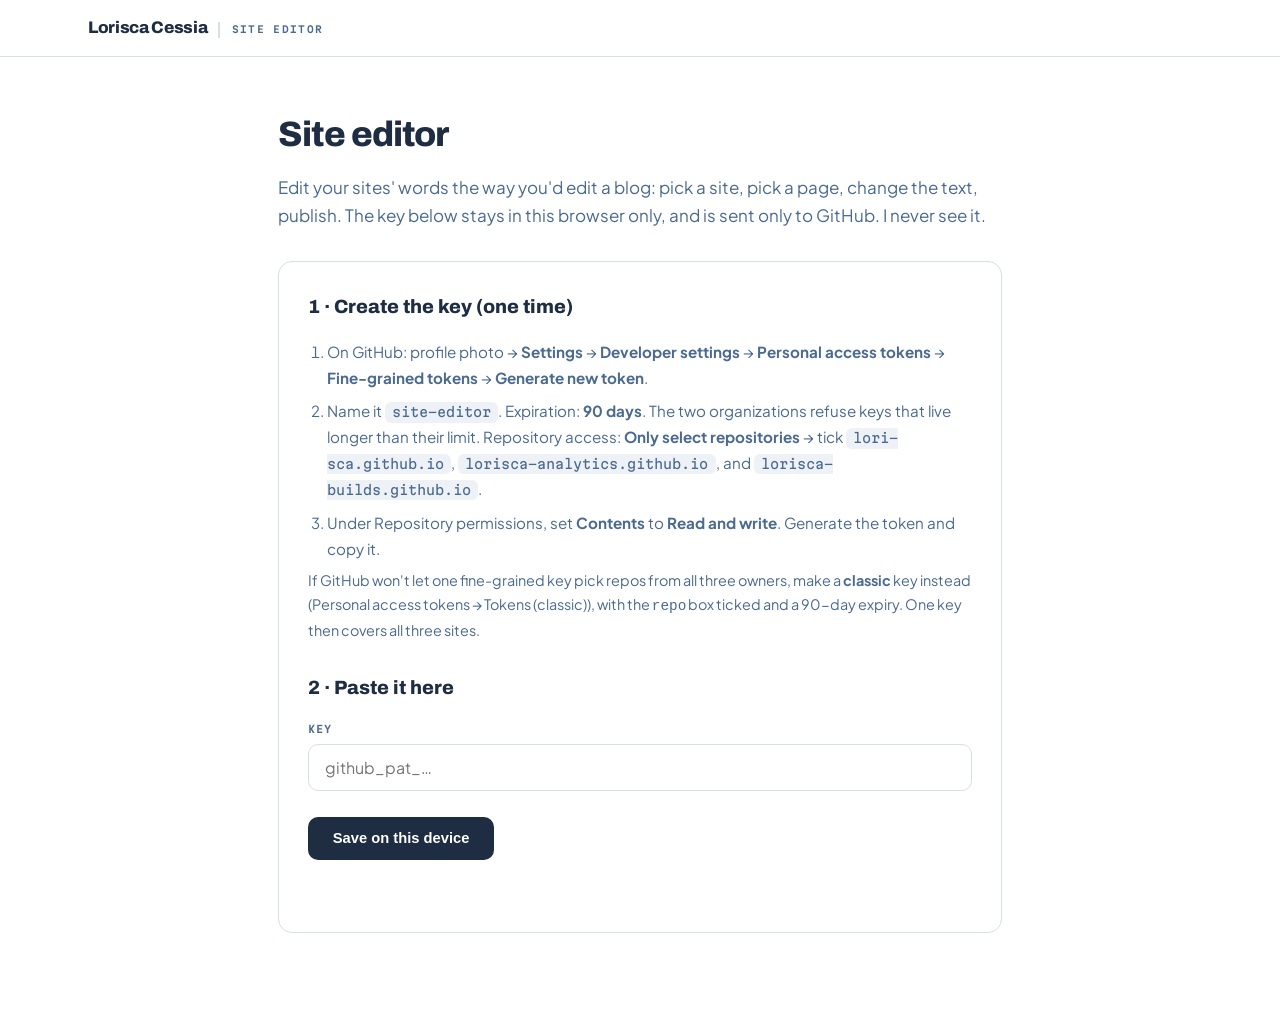
==== commit 237b3bf0: "Admin: back in step with the redesigned sites - Plain error text for GitHub refusals, including the " ====
--- a/admin/index.html
+++ b/admin/index.html
@@ -3,13 +3,13 @@
 <head>
 <meta charset="UTF-8">
 <meta name="viewport" content="width=device-width, initial-scale=1.0">
-<title>Editor — Lorisca Cessia</title>
+<title>Editor · Lorisca Cessia</title>
 <meta name="robots" content="noindex, nofollow">
 <link rel="preconnect" href="https://fonts.googleapis.com">
 <link rel="preconnect" href="https://fonts.gstatic.com" crossorigin>
 <link href="https://fonts.googleapis.com/css2?family=Archivo:wght@600;700;800&family=Plus+Jakarta+Sans:wght@400;500;600;700&family=Martian+Mono:wght@500;600&display=swap" rel="stylesheet">
 <link rel="stylesheet" href="admin-base.css">
-<link rel="stylesheet" href="builder.css">
+<link rel="stylesheet" href="builder.css?v=4">
 <style>
   .ed-wrap { max-width: 820px; margin: 0 auto; padding: 3rem var(--gutter) 5rem; }
   .ed-wrap h1 { font-family: var(--display); font-weight: 800; letter-spacing: -0.03em; font-size: 2.2rem; margin-bottom: .6rem; }
@@ -50,6 +50,8 @@
   .ed-post .t { font-weight: 700; }
   .ed-post .d { font-family: var(--mono); font-size: .66rem; letter-spacing: .1em; text-transform: uppercase; color: var(--steel); margin-left: .7rem; }
   .ed-siteerr { border: 1px solid #e5b6b0; background: #fdf1f0; border-radius: 12px; padding: 1.4rem; color: #7a2e28; line-height: 1.6; }
+  .ed-siteerr p { margin-top: .6rem; }
+  .ed-errdetail { font-size: .85rem; opacity: .8; word-break: break-word; }
   @media (max-width: 640px) { .ed-row { grid-template-columns: 1fr; } }
   /* unsaved-changes bar + dots */
   .ed-dirty { position: sticky; top: 4.6rem; z-index: 40; display: flex; gap: 1rem; align-items: center; justify-content: space-between; flex-wrap: wrap;
@@ -96,14 +98,15 @@
 
     <section id="setup-view">
       <h1>Site editor</h1>
-      <p class="ed-sub">Edit your sites' words the way you'd edit a blog — pick a site, pick a page, change the text, publish. The key below stays in this browser only, and is sent only to GitHub. I never see it.</p>
+      <p class="ed-sub">Edit your sites' words the way you'd edit a blog: pick a site, pick a page, change the text, publish. The key below stays in this browser only, and is sent only to GitHub. I never see it.</p>
       <div class="ed-card">
         <h2>1 · Create the key (one time)</h2>
         <ol class="ed-steps">
           <li>On GitHub: profile photo → <b>Settings</b> → <b>Developer settings</b> → <b>Personal access tokens</b> → <b>Fine-grained tokens</b> → <b>Generate new token</b>.</li>
-          <li>Name it <code>site-editor</code>. Repository access: <b>Only select repositories</b> → tick <code>lori-sca.github.io</code>, <code>lorisca-analytics.github.io</code>, and <code>lorisca-builds.github.io</code>.</li>
+          <li>Name it <code>site-editor</code>. Expiration: <b>90 days</b>. The two organizations refuse keys that live longer than their limit. Repository access: <b>Only select repositories</b> → tick <code>lori-sca.github.io</code>, <code>lorisca-analytics.github.io</code>, and <code>lorisca-builds.github.io</code>.</li>
           <li>Under Repository permissions, set <b>Contents</b> to <b>Read and write</b>. Generate the token and copy it.</li>
         </ol>
+        <p class="ed-hint">If GitHub won't let one fine-grained key pick repos from all three owners, make a <b>classic</b> key instead (Personal access tokens → Tokens (classic)), with the <code>repo</code> box ticked and a 90-day expiry. One key then covers all three sites.</p>
         <h2 style="margin-top:1.8rem;">2 · Paste it here</h2>
         <label class="ed-label" for="token-input">Key</label>
         <input class="ed-input" id="token-input" type="password" autocomplete="off" placeholder="github_pat_…">
@@ -116,7 +119,7 @@
 
     <section id="editor-view" hidden>
       <h1>Site editor</h1>
-      <p class="ed-sub">Pick a site, then a page. Edit the words, hit Save — live in about a minute. An <b>embed link</b> under any text plays a YouTube video inline, or becomes a link card for anything else.</p>
+      <p class="ed-sub">Pick a site, then a page. Edit the words and hit Save. The live page updates within a few minutes. An <b>embed link</b> under any text plays a YouTube video inline, or becomes a link card for anything else.</p>
       <div class="ed-dirty" id="ed-dirty" hidden>
         <span id="ed-dirty-text"></span>
         <button class="ed-link" id="ed-dirty-discard">Discard unsaved changes</button>
@@ -135,19 +138,38 @@
 
 <script src="../content.js"></script>
 <script src="merge.js"></script>
-<script src="../skeleton.js"></script>
-<script src="builder.js"></script>
+<script src="../skeleton.js?v=6"></script>
+<script src="builder.js?v=3"></script>
 <script>
 /* ================= infra ================= */
 const SITES = {
   main:      { id: "main",      label: "Main site",      owner: "lori-sca",         repo: "lori-sca.github.io",               home: "../index.html" },
-  analytics: { id: "analytics", label: "Analytics work", owner: "lorisca-analytics", repo: "lorisca-analytics.github.io",    home: "https://lorisca-analytics.github.io" },
+  analytics: { id: "analytics", label: "Work", owner: "lorisca-analytics", repo: "lorisca-analytics.github.io",    home: "https://lorisca-analytics.github.io" },
   builds:    { id: "builds",    label: "Builds",         owner: "lorisca-builds",    repo: "lorisca-builds.github.io",       home: "https://lorisca-builds.github.io" },
 };
 const BRANCH = "main";
 let currentSite = SITES.main;
 const $ = (id) => document.getElementById(id);
 const getToken = () => localStorage.getItem("oc_pat") || "";
+/* A saved picture path is relative to the site root. The editor lives in
+   /admin/, so a bare path needs "../" to show as a thumbnail here. */
+function adminSrc(u) {
+  u = String(u || "");
+  if (/^(https?:|data:|blob:)/.test(u)) return u;
+  return "../" + u.replace(/^\//, "");
+}
+/* Plain words for a GitHub error, by site. */
+function keyHelp(e, site) {
+  const st = e && e.status;
+  const m = String((e && (e.ghMessage || e.message)) || "");
+  if (st === 401) return "Your key has expired or was deleted. Make a new one and paste it on the start screen.";
+  if (st === 403 && /rate limit/i.test(m)) return "GitHub is limiting requests for a while. Wait a few minutes and reload the page. Your key is fine.";
+  if (st === 403 && /lifetime/i.test(m)) return "The " + site.owner + " organization refuses keys that live longer than its limit. Make a new key with a shorter expiry (90 days fits) and paste it on the start screen.";
+  if (st === 403 || st === 404) return "Your key can't reach " + site.repo + ". Edit the key on GitHub so it includes that repo with Contents set to Read and write, or make a classic key with the repo box ticked. Then reload this page.";
+  if (st) return "GitHub answered with an error (" + st + "). Reload the page and try again.";
+  if (e instanceof TypeError && /fetch|network/i.test(m)) return "GitHub couldn't be reached. Check your connection and reload the page.";
+  return "Something in the editor went wrong while opening this. Reload the page. If it keeps happening, send Claude the line below.";
+}
 function status(msg, ok) {
   const el = $("status");
   el.textContent = msg || "";
@@ -170,7 +192,7 @@
   const res = await fetch("https://api.github.com/repos/" + currentSite.owner + "/" + currentSite.repo + "/" + sub, {
     method: method || "GET",
     // no-store: GitHub lets browsers cache API reads for 60s, which would
-    // hide a change Muse pushed a moment ago.
+    // hide a change an agent pushed a moment ago.
     cache: "no-store",
     headers: {
       "Authorization": "Bearer " + getToken(),
@@ -180,8 +202,12 @@
     body: body ? JSON.stringify(body) : undefined,
   });
   if (!res.ok) {
-    const err = new Error("GitHub " + res.status + " — " + (await res.text()).slice(0, 140));
+    const text = await res.text();
+    let gm = "";
+    try { gm = JSON.parse(text).message || ""; } catch (e) { gm = text; }
+    const err = new Error("GitHub " + res.status + ": " + String(gm).slice(0, 300));
     err.status = res.status;
+    err.ghMessage = gm;
     throw err;
   }
   return res.status === 204 ? null : res.json();
@@ -223,7 +249,7 @@
   return res.content.sha;
 }
 /* Save = fetch the live file first. If nobody else touched it, write.
-   If someone did (Muse, Claude, another tab), merge field by field and
+   If someone did (an AI agent, another tab), merge field by field and
    ask only about fields you both changed. Never overwrites blindly. */
 async function saveData(path, data, message) {
   const entry = await loadData(path);
@@ -352,7 +378,7 @@
   m.appendChild(lab("Picture"));
   const prev = document.createElement("img");
   prev.className = "ed-photo-preview";
-  if (obj.image) prev.src = obj.image; else prev.hidden = true;
+  if (obj.image) prev.src = adminSrc(obj.image); else prev.hidden = true;
   m.appendChild(prev);
   const urlInput = field(m, "Image URL", obj, "image", false, "https://\u2026");
   const fi = document.createElement("input");
@@ -369,8 +395,8 @@
       await uploadPhoto(upath, file, "Add section picture via editor");
       obj.image = upath;
       urlInput.value = upath;
-      prev.src = upath; prev.hidden = false;
-      status("Uploaded \u2014 save the page to keep it.");
+      prev.src = URL.createObjectURL(file); prev.hidden = false;
+      status("Uploaded. Save the page to keep it.");
     } catch (err) { status(err.message, false); }
   });
   field(m, "Alt text", obj, "imageAlt");
@@ -391,6 +417,26 @@
     box.appendChild(row);
   }, () => ({ label: "", href: "", newTab: false }), "Add link");
 }
+function checkField(host, label, obj, key, onChange) {
+  const row = document.createElement("label");
+  row.className = "ed-check";
+  const cb = document.createElement("input");
+  cb.type = "checkbox"; cb.checked = !!obj[key];
+  cb.addEventListener("change", () => { obj[key] = cb.checked; if (onChange) onChange(cb.checked); });
+  row.appendChild(cb);
+  row.appendChild(document.createTextNode(" " + label));
+  host.appendChild(row);
+  return cb;
+}
+function numberField(host, label, obj, key, fallback) {
+  host.appendChild(lab(label));
+  const i = document.createElement("input");
+  i.className = "ed-input"; i.type = "number"; i.min = "0"; i.step = "1";
+  i.value = obj[key] == null ? (fallback == null ? "" : fallback) : obj[key];
+  i.addEventListener("input", () => { const n = parseInt(i.value, 10); obj[key] = isNaN(n) ? (fallback == null ? 0 : fallback) : Math.max(0, n); });
+  host.appendChild(i);
+  return i;
+}
 function embedField(host, label, obj, key) {
   host.appendChild(lab(label || "Embed link (YouTube or any URL)"));
   const i = textInput(obj[key]);
@@ -425,19 +471,19 @@
       const t = document.createElement("span");
       t.className = "ed-item-title";
       t.textContent = "#" + (idx + 1);
-      const up = document.createElement("button");
+      const up = document.createElement("button"); up.type = "button";
       up.className = "ed-link"; up.textContent = "↑"; up.title = "Move up";
       up.disabled = idx === 0;
       up.addEventListener("click", () => {
         const tmp = items[idx - 1]; items[idx - 1] = items[idx]; items[idx] = tmp; render();
       });
-      const down = document.createElement("button");
+      const down = document.createElement("button"); down.type = "button";
       down.className = "ed-link"; down.textContent = "↓"; down.title = "Move down";
       down.disabled = idx === items.length - 1;
       down.addEventListener("click", () => {
         const tmp = items[idx + 1]; items[idx + 1] = items[idx]; items[idx] = tmp; render();
       });
-      const del = document.createElement("button");
+      const del = document.createElement("button"); del.type = "button";
       del.className = "ed-link danger";
       del.textContent = "Delete";
       del.addEventListener("click", () => { items.splice(idx, 1); render(); });
@@ -449,7 +495,7 @@
       buildItem(box, item, idx);
       wrap.appendChild(box);
     });
-    const add = document.createElement("button");
+    const add = document.createElement("button"); add.type = "button";
     add.className = "btn ghost";
     add.textContent = "+ " + (addLabel || "Add");
     add.addEventListener("click", () => { items.push(blankItem()); render(); });
@@ -560,9 +606,9 @@
     });
   });
   if (r.homepage && !seen[r.homepage]) p.links.push({ label: "Demo", url: r.homepage, kind: "demo" });
-  if (parsed.visual) { p.visual = parsed.visual; p.visualAlt = p.title + " — cover visual"; }
+  if (parsed.visual) { p.visual = parsed.visual; p.visualAlt = p.title + ": cover visual"; }
   if (r.topics && r.topics.length) p.tools = r.topics.slice(0, 6);
-  p.reviewNotes = { notes: [], missing: ["Review imported copy — pulled from the repo README; trim to the 10-second version before publishing."] };
+  p.reviewNotes = { notes: [], missing: ["Review imported copy. It was pulled from the repo README. Trim it to the 10-second version before publishing."] };
   return p;
 }
 function shallowDraft(r) {
@@ -599,7 +645,7 @@
   field(box, "Image description", p, "visualAlt");
   field(box, "Diagram URL", p, "diagram");
   field(box, "Diagram description", p, "diagramAlt");
-  box.appendChild(lab("Gallery images (optional — overrides the single image + diagram above)"));
+  box.appendChild(lab("Gallery images (optional, replaces the single image and diagram above)"));
   listEditor(box, p.images || (p.images = []), (ib, im) => {
     field(ib, "Image URL", im, "src");
     field(ib, "Alt text", im, "alt");
@@ -624,7 +670,7 @@
   field(box, "Her take", bd, "hers", true);
   field(box, "Result", bd, "result", true);
   field(box, "Lesson", bd, "lesson", true);
-  box.appendChild(lab("Review notes — hidden when published (one per line)"));
+  box.appendChild(lab("Review notes, hidden when published (one per line)"));
   const rn = p.reviewNotes || (p.reviewNotes = {});
   const taN = document.createElement("textarea");
   taN.value = (rn.notes || []).join("\n");
@@ -675,8 +721,11 @@
         panel.innerHTML = "";
         const err = document.createElement("div");
         err.className = "ed-siteerr";
-        err.innerHTML = "<b>Couldn't open this section.</b><br>" + e.message +
-          "<br><br>If your key doesn't list this repo yet, edit the key on GitHub (Settings → Developer settings → Personal access tokens) and tick the repo, then reload this page.";
+        const site = SITES[tab.siteId] || currentSite;
+        const h = document.createElement("b"); h.textContent = "Couldn't open this section.";
+        const p1 = document.createElement("p"); p1.textContent = keyHelp(e, site);
+        const p2 = document.createElement("p"); p2.className = "ed-errdetail"; p2.textContent = (e.status ? "GitHub said: " : "Details: ") + e.message;
+        err.append(h, p1, p2);
         panel.appendChild(err);
       });
   }
@@ -723,13 +772,53 @@
 /* ================= MAIN SITE tabs ================= */
 const MAIN_HOME = "../index.html";
 
-defineTab("main", "home", "Home", (panel) => pageBuilder(panel, {
-  path: "data/home.json", label: "Home page", view: "../index.html", tag: "home",
-  sources: { projects: ["analytics", "builds"].flatMap((c) => (PROJECTS[c] || []).map((p) => ({ id: p.id, title: p.title }))) },
-  validate: (d) => ((d.featured || []).length > 3 ? "Featured work shows at most 3 projects. Untick one, then save." : ""),
-}));
-
-defineTab("main", "writing", "Writing", (panel) => pageBuilder(panel, {
+/* Read a JSON file from another of the three repos (read only, never saved).
+   Reads the repo at main, so a card that was just synced shows up right away. */
+async function readFromSite(siteId, path) {
+  const site = SITES[siteId];
+  try {
+    const res = await fetch("https://api.github.com/repos/" + site.owner + "/" + site.repo + "/contents/" + path + "?ref=" + BRANCH, {
+      cache: "no-store",
+      headers: { "Authorization": "Bearer " + getToken(), "Accept": "application/vnd.github+json" },
+    });
+    if (res.ok) return JSON.parse(b64ToUtf8((await res.json()).content));
+  } catch (e) { /* fall through to the public copy */ }
+  // The key can't read this repo: the published file is public. It can be a few minutes behind main.
+  const pub = await fetch("https://" + site.repo + "/" + path + "?t=" + Date.now(), { cache: "no-store" });
+  if (!pub.ok) throw new Error("Couldn't read " + path + " (" + pub.status + ")");
+  return pub.json();
+}
+/* Selected work picker: every live card on Work and Builds, plus Home-only cards. */
+async function homeCardSources(home) {
+  const out = { projects: [], projectsError: "" };
+  const fails = [];
+  const [lanes, builds] = await Promise.all([
+    readFromSite("analytics", "data/lanes.json").catch(() => { fails.push("Work"); return null; }),
+    readFromSite("builds", "data/projects.json").catch(() => { fails.push("Builds"); return null; }),
+  ]);
+  ((lanes && lanes.lanes) || []).forEach((l) => (l.projects || []).forEach((p) => {
+    if (p.status === "live" && p.id) out.projects.push({ id: p.id, title: "Work · " + (l.name ? l.name + " · " : "") + (p.title || p.id), group: "Work" });
+  }));
+  ((builds && builds.projects) || []).forEach((p) => {
+    if (p.status === "live" && p.id) out.projects.push({ id: p.id, title: "Builds · " + (p.title || p.id), group: "Builds" });
+  });
+  if (fails.length) out.projectsError = "Couldn't load " + fails.join(" and ") + " cards.";
+  out.homeCards = () => (home.featuredCards || []).filter((c) => c && c.id && (/^home:/.test(c.id) || c.source === "home"))
+    .map((c) => ({ id: c.id, title: "Home only · " + (c.title || "New card"), group: "Home only" }));
+  out.cardText = () => (home.featuredCards || []).filter((c) => c && c.id && (c.title || c.summary)).map((c) => c.id);
+  return out;
+}
+defineTab("main", "home", "Home", async (panel) => {
+  const entry = await loadData("data/home.json");
+  const sources = await homeCardSources(entry.data);
+  return pageBuilder(panel, {
+    path: "data/home.json", label: "Home page", view: "../index.html", tag: "home", menuSwitch: true,
+    sources: sources,
+    validate: (d) => ((d.featured || []).length > 3 ? "Selected work shows at most 3 cards. Remove one, then save." : ""),
+  });
+});
+
+defineTab("main", "writing", "Writing (not in the menu)", (panel) => pageBuilder(panel, {
   path: "data/writing.json", label: "Writing page", view: "../writing.html", tag: "writing",
 }));
 
@@ -738,12 +827,14 @@
   const od = ocentry.data;
   od.hero = od.hero || {};
   od.hero.headline = od.hero.headline || {};
-  const opc = h2card("Page copy", "The title block at the top of the page — the subtitle lives here.", "../off-the-clock.html");
+  const opc = h2card("Page copy", "The title block at the top of the page. The subtitle lives here.", "../off-the-clock.html");
   panel.appendChild(opc);
   field(opc, "Eyebrow", od.hero, "eyebrow");
   field(opc, "Headline", od.hero.headline, "main");
   field(opc, "Headline accent (colored part)", od.hero.headline, "accent");
   field(opc, "Subtitle", od.hero, "lede", true);
+  od.layout = od.layout || {};
+  checkField(opc, "Show the small menu row under the header (Top, The fun stuff, In the field, Contact)", od.layout, "showMenu");
   mediaFields(opc, od.hero, "offclock-hero");
   od.sections = od.sections || {};
   od.sections.field = od.sections.field || {};
@@ -756,30 +847,34 @@
   field(opc, "Headline accent (colored part)", od.sections.field.headline, "accent");
   field(opc, "Side note", od.sections.field, "side", true);
   mediaFields(opc, od.sections.field, "offclock-field");
-  opc.appendChild(lab("Contact band"));
-  field(opc, "Eyebrow", od.sections.contact, "eyebrow");
+  opc.appendChild(lab("Contact (same block as Home and About)"));
+  field(opc, "Small label above (optional)", od.sections.contact, "eyebrow");
   field(opc, "Headline", od.sections.contact.headline, "main");
   field(opc, "Headline accent (colored part)", od.sections.contact.headline, "accent");
+  field(opc, "Line under the headline", od.sections.contact, "side");
+  field(opc, "Main button label", od.sections.contact, "ctaLabel", false, "Get in touch");
+  if (od.sections.contact.copyEmail == null) od.sections.contact.copyEmail = true;
+  checkField(opc, "Show the copy-email box", od.sections.contact, "copyEmail");
   mediaFields(opc, od.sections.contact, "offclock-contact");
   saveBar(opc, async () => {
     try {
       status("Saving…");
       await saveData("data/off-the-clock.json", od, "Update Off the clock page copy via editor");
-      status("Saved — live in about a minute.");
+      status("Saved, usually live within a few minutes.");
     } catch (e) { status(e.message, false); }
   }, "Save page copy");
   const entry = await loadData("fun/posts.json");
   const store = entry;
   let editingId = null;
   let pendingPhoto = null;
-  const card = h2card("Off the clock", "Fun blog posts — newest first.", "../off-the-clock.html");
+  const card = h2card("Fun cards", "The cards under the title. Each card can hold a mini blog of stories. Order here is the order on the page.", "../off-the-clock.html");
   panel.appendChild(card);
   const abar = document.createElement("div");
   abar.className = "ed-actions";
   abar.style.margin = "0 0 1rem";
   const newBtn = document.createElement("button");
   newBtn.className = "btn primary";
-  newBtn.textContent = "+ New post";
+  newBtn.textContent = "+ New card";
   newBtn.addEventListener("click", () => openForm(null));
   abar.appendChild(newBtn);
   card.appendChild(abar);
@@ -801,7 +896,8 @@
       const t = document.createElement("span");
       t.className = "t"; t.textContent = (p.emoji ? p.emoji + " " : "") + p.title;
       const dt = document.createElement("span");
-      dt.className = "d"; dt.textContent = p.date || "";
+      const n = (p.entries || []).filter((e) => !e.hidden).length;
+      dt.className = "d"; dt.textContent = [p.hidden ? "Hidden" : "", n ? n + (n === 1 ? " story" : " stories") : ""].filter(Boolean).join(" · ");
       left.appendChild(t); left.appendChild(dt);
       const btns = document.createElement("div");
       btns.style.cssText = "display:flex;gap:.5rem;align-items:center;";
@@ -831,7 +927,7 @@
       store.data.posts = posts;
       await saveData("fun/posts.json", store.data, "Reorder off-the-clock posts via editor");
       renderList();
-      status("Reordered — live in about a minute.");
+      status("Reordered, usually live within a few minutes.");
     } catch (e) { status(e.message, false); }
   }
   function openForm(id) {
@@ -842,17 +938,13 @@
     const posts = store.data.posts || [];
     const p = id ? posts.find((x) => x.id === id) : null;
     const h = document.createElement("h2");
-    h.textContent = p ? "Edit post" : "New post";
+    h.textContent = p ? "Edit card" : "New card";
     form.appendChild(h);
-    const draft = {
-      title: p ? p.title : "",
-      emoji: p ? p.emoji || "" : "",
-      date: p && p.date ? p.date : new Date().toISOString().slice(0, 10),
-      text: p ? p.text || "" : "",
-      story: p ? p.story || "" : "",
-      embed: p ? p.embed || "" : "",
-      photo: p ? p.photo || "" : "",
-    };
+    // work on a copy of the whole post, so fields this form doesn't show are kept on save
+    const draft = JSON.parse(JSON.stringify(p || {}));
+    ["title", "emoji", "text", "story", "embed", "photo"].forEach((k) => { if (draft[k] == null) draft[k] = ""; });
+    if (!draft.date) draft.date = p ? "" : new Date().toISOString().slice(0, 10);
+    draft.entries = Array.isArray(draft.entries) ? draft.entries : [];
     field(form, "Title", draft, "title");
     const row = document.createElement("div");
     row.className = "ed-row";
@@ -866,15 +958,14 @@
     row.appendChild(c1); row.appendChild(c2);
     form.appendChild(row);
     field(form, "One-liner", draft, "text");
-    field(form, "Story (optional, longer)", draft, "story", true);
-    embedField(form, "Embed link", draft, "embed");
+    checkField(form, "Hide this card (stays saved here, off the page)", draft, "hidden");
     form.appendChild(lab("Cover photo (optional)"));
     const fi = document.createElement("input");
     fi.className = "ed-input"; fi.type = "file"; fi.accept = "image/*";
     form.appendChild(fi);
     const pv = document.createElement("img");
     pv.className = "ed-photo-preview";
-    if (draft.photo) { pv.src = draft.photo; } else { pv.hidden = true; }
+    if (draft.photo) { pv.src = "../" + draft.photo; } else { pv.hidden = true; }
     form.appendChild(pv);
     let removePhoto = false;
     if (draft.photo) {
@@ -898,6 +989,23 @@
         status("");
       } catch (err) { status(err.message, false); }
     });
+
+    // ---- the mini blog: intro plus stories ----
+    const blog = document.createElement("div");
+    blog.className = "ed-oc-blog";
+    form.appendChild(blog);
+    const bh = document.createElement("h3");
+    bh.textContent = "Mini blog";
+    blog.appendChild(bh);
+    const bp = document.createElement("p");
+    bp.className = "ed-hint";
+    bp.textContent = "When this card has a story, an intro or a link, the card opens a page of its own. Stories show in this order. Hidden stories stay saved here and don't show.";
+    blog.appendChild(bp);
+    field(blog, "Intro (optional, shows at the top of the card's page)", draft, "story", true);
+    embedField(blog, "Link or video for the whole card (optional)", draft, "embed");
+    blog.appendChild(lab("Stories"));
+    storiesEditor(blog, draft.entries);
+
     const bar = document.createElement("div");
     bar.className = "ed-actions";
     const pub = document.createElement("button");
@@ -908,9 +1016,9 @@
     bar.appendChild(pub); bar.appendChild(cancel);
     if (p) {
       const del = document.createElement("button");
-      del.type = "button"; del.className = "ed-link danger"; del.textContent = "Delete this post";
+      del.type = "button"; del.className = "ed-link danger"; del.textContent = "Delete this card";
       del.addEventListener("click", async () => {
-        if (!confirm("Delete “" + p.title + "”?")) return;
+        if (!confirm("Delete “" + p.title + "” and all its stories? Hiding it keeps them instead.")) return;
         try {
           status("Deleting…");
           store.data.posts = store.data.posts.filter((x) => x.id !== editingId);
@@ -925,19 +1033,20 @@
     form.appendChild(bar);
     form.onsubmit = async (ev) => {
       ev.preventDefault();
-      if (!draft.title.trim()) { status("Give the post a title first.", false); return; }
+      if (!String(draft.title).trim()) { status("Give the card a title first.", false); return; }
       try {
         status("Publishing…");
-        const data = {
+        const data = Object.assign({}, draft, {
           id: editingId || ("p-" + Date.now()),
-          date: draft.date,
-          emoji: draft.emoji.trim(),
-          title: draft.title.trim(),
-          text: draft.text.trim(),
-          story: draft.story.trim(),
+          emoji: String(draft.emoji).trim(),
+          title: String(draft.title).trim(),
+          text: String(draft.text).trim(),
+          story: String(draft.story).trim(),
           photo: removePhoto ? "" : draft.photo,
-          embed: draft.embed.trim(),
-        };
+          embed: String(draft.embed).trim(),
+          hidden: !!draft.hidden,
+          entries: cleanEntries(draft.entries),
+        });
         if (pendingPhoto) {
           const safe = pendingPhoto.name.replace(/[^a-zA-Z0-9.\-]/g, "-").replace(/\.[^.]+$/, "");
           const path = "fun/photos/" + Date.now() + "-" + safe + ".jpg";
@@ -951,10 +1060,105 @@
         await saveData("fun/posts.json", store.data, (editingId ? "Update" : "Add") + " off-the-clock post via editor");
         form.hidden = true;
         renderList();
-        status("Published — live in about a minute.");
+        status("Published.");
       } catch (e) { status(e.message, false); }
     };
     form.scrollIntoView({ behavior: "smooth", block: "start" });
+  }
+  // drop empty stories and blank photo or link rows before saving; keep every other field
+  function cleanEntries(list) {
+    return (list || []).map((e) => Object.assign({}, e, {
+      title: String(e.title || "").trim(),
+      date: String(e.date || "").trim(),
+      text: String(e.text || "").trim(),
+      embed: String(e.embed || "").trim(),
+      photos: (e.photos || []).filter((x) => x && String(x).trim()),
+      links: (e.links || []).filter((l) => l && String(l.url || "").trim()).map((l) => Object.assign({}, l, { label: String(l.label || "").trim(), url: String(l.url).trim() })),
+      hidden: !!e.hidden,
+    })).filter((e) => e.title || e.text || e.photos.length || e.links.length || e.embed);
+  }
+  // Notion-style list of stories: click a row to open it, drag ⋮⋮ or use the arrows to reorder
+  function storiesEditor(host, entries) {
+    const openSet = new Set();
+    let rerender = null;
+    const blank = () => ({ id: "e-" + Date.now(), title: "", date: "", text: "", photos: [], links: [], embed: "", hidden: false });
+    const body = (box, e) => {
+      e.photos = e.photos || []; e.links = e.links || [];
+      const t = field(box, "Title", e, "title");
+      t.addEventListener("change", () => rerender && rerender());
+      const d = field(box, "Date or label (e.g. Oct 2026)", e, "date");
+      d.addEventListener("change", () => rerender && rerender());
+      field(box, "Text", e, "text", true);
+      box.appendChild(lab("Photos (pick several at once, the first one is the cover)"));
+      const thumbs = document.createElement("div");
+      thumbs.className = "ed-oc-thumbs";
+      box.appendChild(thumbs);
+      const drawThumbs = () => {
+        thumbs.innerHTML = "";
+        e.photos.forEach((src, i) => {
+          const cell = document.createElement("div");
+          cell.className = "ed-oc-thumb";
+          const im = document.createElement("img");
+          im.src = /^https?:|^data:/.test(src) ? src : "../" + src; im.alt = "";
+          cell.appendChild(im);
+          const tools = document.createElement("div");
+          const mk = (txt, title, fn, off) => { const b = document.createElement("button"); b.type = "button"; b.className = "ed-link"; b.textContent = txt; b.title = title; b.disabled = !!off; b.addEventListener("click", fn); tools.appendChild(b); };
+          mk("←", "Move left", () => { e.photos.splice(i - 1, 0, e.photos.splice(i, 1)[0]); drawThumbs(); }, i === 0);
+          mk("→", "Move right", () => { e.photos.splice(i + 1, 0, e.photos.splice(i, 1)[0]); drawThumbs(); }, i === e.photos.length - 1);
+          mk("✕", "Remove from this story", () => { e.photos.splice(i, 1); drawThumbs(); rerender && rerender(); });
+          cell.appendChild(tools);
+          thumbs.appendChild(cell);
+        });
+      };
+      drawThumbs();
+      const fi = document.createElement("input");
+      fi.type = "file"; fi.accept = "image/*"; fi.multiple = true; fi.className = "ed-input";
+      box.appendChild(fi);
+      fi.addEventListener("change", async () => {
+        const files = Array.from(fi.files || []);
+        for (let n = 0; n < files.length; n++) {
+          try {
+            status("Uploading photo " + (n + 1) + " of " + files.length + "…");
+            const safe = files[n].name.replace(/[^a-zA-Z0-9.\-]/g, "-").replace(/\.[^.]+$/, "");
+            const path = "fun/photos/" + Date.now() + "-" + safe + ".jpg";
+            await uploadPhoto(path, files[n], "Add story photo for off-the-clock post");
+            e.photos.push(path);
+            drawThumbs();
+          } catch (err) { status(err.message, false); return; }
+        }
+        fi.value = "";
+        status("Uploaded. Press Publish to keep the photos in this story.");
+      });
+      embedField(box, "Video or post link (optional, YouTube plays on the page)", e, "embed");
+      box.appendChild(lab("Links"));
+      const lb = document.createElement("div");
+      box.appendChild(lb);
+      listEditor(lb, e.links, (b2, l) => { field(b2, "Label", l, "label"); field(b2, "URL", l, "url", false, "https://…"); }, () => ({ label: "", url: "" }), "Add link");
+      checkField(box, "Hide this story (stays saved here, off the page)", e, "hidden", () => rerender && rerender());
+    };
+    if (window.BuilderSortable) {
+      rerender = window.BuilderSortable(host, entries, {
+        title: (e) => ({
+          kind: e.date || "Story",
+          summary: e.title || "Untitled story",
+          badges: [(e.photos || []).length ? (e.photos.length + (e.photos.length === 1 ? " photo" : " photos")) : "", e.hidden ? "Hidden" : ""].filter(Boolean),
+        }),
+        isOpen: (e) => openSet.has(e),
+        setOpen: (e, o) => { if (o) openSet.add(e); else openSet.delete(e); },
+        body: body,
+        tools: (e, i, render) => [(() => { const b = document.createElement("button"); b.type = "button"; b.className = "ed-link"; b.textContent = e.hidden ? "Show" : "Hide"; b.addEventListener("click", () => { e.hidden = !e.hidden; render(); }); return b; })()],
+        confirmDelete: (e) => "Delete the story “" + (e.title || "Untitled") + "”? Hiding it keeps it instead.",
+        onChange: () => {},
+        after: (wrap, render) => {
+          const add = document.createElement("button");
+          add.type = "button"; add.className = "btn ghost ed-add"; add.textContent = "+ Add a story";
+          add.addEventListener("click", () => { const e = blank(); entries.push(e); openSet.add(e); render(); });
+          wrap.appendChild(add);
+        },
+      });
+    } else {
+      listEditor(host, entries, (box, e) => body(box, e), blank, "Add a story");
+    }
   }
   renderList();
 
@@ -962,7 +1166,7 @@
   const lentry = await loadData("fun/layout.json");
   const lstore = lentry;
   const SECTION_LABELS = { field: "In the field", fun: "The fun stuff" };
-  const lcard = h2card("Page sections", "Order the sections on Off the clock — top first.", "../off-the-clock.html");
+  const lcard = h2card("Page sections", "Order the sections on Off the clock, top first.", "../off-the-clock.html");
   panel.appendChild(lcard);
   const llist = document.createElement("div");
   lcard.appendChild(llist);
@@ -1001,7 +1205,7 @@
       lstore.data.sections = secs;
       await saveData("fun/layout.json", lstore.data, "Reorder off-the-clock sections via editor");
       lRenderList();
-      status("Reordered — live in about a minute.");
+      status("Reordered, usually live within a few minutes.");
     } catch (e) { status(e.message, false); }
   }
   lRenderList();
@@ -1011,7 +1215,7 @@
   const tstore = tentry;
   let tEditingId = null;
   let tPendingPhoto = null;
-  const tcard = h2card("Involvement tiles", "Photo mosaic of involvements.", "../off-the-clock.html#field");
+  const tcard = h2card("Event tiles (In the field)", "One sideways row with arrows, in this order. New tiles go to the top. Hidden tiles stay saved and don't show.", "../off-the-clock.html#field");
   panel.appendChild(tcard);
   const tabar = document.createElement("div");
   tabar.className = "ed-actions";
@@ -1038,7 +1242,7 @@
       row.className = "ed-post";
       const left = document.createElement("div");
       const tt = document.createElement("span");
-      tt.className = "t"; tt.textContent = (t.place || "Untitled") + (t.context ? " · " + t.context : "");
+      tt.className = "t"; tt.textContent = (t.place || "Untitled") + (t.context ? " · " + t.context : "") + (t.hidden ? " · Hidden" : "");
       left.appendChild(tt);
       const btns = document.createElement("div");
       btns.style.cssText = "display:flex;gap:.5rem;align-items:center;";
@@ -1068,7 +1272,7 @@
       tstore.data.tiles = tiles;
       await saveData("fun/tiles.json", tstore.data, "Reorder involvement tiles via editor");
       tRenderList();
-      status("Reordered — live in about a minute.");
+      status("Reordered, usually live within a few minutes.");
     } catch (e) { status(e.message, false); }
   }
   function tOpenForm(id) {
@@ -1081,26 +1285,22 @@
     const h = document.createElement("h2");
     h.textContent = t ? "Edit tile" : "New tile";
     tform.appendChild(h);
-    const draft = {
-      place: t ? t.place || "" : "",
-      context: t ? t.context || "" : "",
-      link: t ? t.link || "" : "",
-      photo: t ? t.photo || "" : "",
-      badge: t ? t.badge || "" : "",
-      details: t ? t.details || "" : "",
-    };
+    // work on a copy of the whole tile, so fields this form doesn't show are kept on save
+    const draft = JSON.parse(JSON.stringify(t || {}));
+    ["place", "context", "link", "photo", "badge", "details"].forEach((k) => { if (draft[k] == null) draft[k] = ""; });
     field(tform, "Place (e.g. AWS Builder Loft)", draft, "place");
     field(tform, "Context (e.g. BuilderPub Buildathon · Volunteer)", draft, "context");
     field(tform, "Link (optional)", draft, "link");
-    field(tform, "Badge (e.g. SOON — optional)", draft, "badge");
-    field(tform, "Details — shows in the + panel (optional)", draft, "details", true);
+    field(tform, "Badge (optional, e.g. SOON)", draft, "badge");
+    field(tform, "Details, shows in the + panel (optional)", draft, "details", true);
+    checkField(tform, "Hide this tile (stays saved here, off the page)", draft, "hidden");
     tform.appendChild(lab("Photo"));
     const fi = document.createElement("input");
     fi.className = "ed-input"; fi.type = "file"; fi.accept = "image/*";
     tform.appendChild(fi);
     const pv = document.createElement("img");
     pv.className = "ed-photo-preview";
-    if (draft.photo) { pv.src = draft.photo; } else { pv.hidden = true; }
+    if (draft.photo) { pv.src = adminSrc(draft.photo); } else { pv.hidden = true; }
     tform.appendChild(pv);
     let removePhoto = false;
     if (draft.photo) {
@@ -1154,15 +1354,16 @@
       if (!draft.place.trim()) { status("Give the tile a place first.", false); return; }
       try {
         status("Publishing…");
-        const data = {
+        const data = Object.assign({}, draft, {
           id: tEditingId || ("t-" + Date.now()),
-          place: draft.place.trim(),
-          context: draft.context.trim(),
-          link: draft.link.trim(),
+          place: String(draft.place).trim(),
+          context: String(draft.context).trim(),
+          link: String(draft.link).trim(),
           photo: removePhoto ? "" : draft.photo,
-          badge: draft.badge.trim(),
-          details: draft.details.trim(),
-        };
+          badge: String(draft.badge).trim(),
+          details: String(draft.details).trim(),
+          hidden: !!draft.hidden,
+        });
         if (tPendingPhoto) {
           const safe = tPendingPhoto.name.replace(/[^a-zA-Z0-9.\-]/g, "-").replace(/\.[^.]+$/, "");
           const path = "fun/tiles/" + Date.now() + "-" + safe + ".jpg";
@@ -1176,7 +1377,7 @@
         await saveData("fun/tiles.json", tstore.data, (tEditingId ? "Update" : "Add") + " involvement tile via editor");
         tform.hidden = true;
         tRenderList();
-        status("Published — live in about a minute.");
+        status("Published, usually live within a few minutes.");
       } catch (e) { status(e.message, false); }
     };
     tform.scrollIntoView({ behavior: "smooth", block: "start" });
@@ -1185,15 +1386,15 @@
 });
 
 defineTab("main", "about", "About", (panel) => pageBuilder(panel, {
-  path: "data/about.json", label: "About page", view: "../about.html", tag: "about",
+  path: "data/about.json", label: "About page", view: "../about.html", tag: "about", menuSwitch: true,
 }));
 
 defineTab("main", "sitelinks", "Site links", async (panel) => {
   const entry = await loadData("data/site.json");
   const d = entry.data;
-  const card = h2card("Site links", "Name, contact links, and portrait. Used in the nav, footer, and contact buttons on every page.", MAIN_HOME);
+  const card = h2card("Site links", "Contact links and portrait. Email, LinkedIn and GitHub feed the contact buttons on every page. The portrait shows on About when its hero has no picture.", MAIN_HOME);
   panel.appendChild(card);
-  field(card, "Name", d, "name");
+  field(card, "Name (the header name is set under Header, below)", d, "name");
   field(card, "Role line (shown under your name in the header)", d, "role");
   field(card, "Email", d, "email");
   field(card, "LinkedIn URL", d, "linkedin");
@@ -1300,13 +1501,13 @@
 /* ================= ANALYTICS tabs ================= */
 defineTab("analytics", "page", "Page", (panel) => pageBuilder(panel, {
   files: { hero: "data/hero.json", lanes: "data/lanes.json", page: "data/page.json" }, layoutIn: "page",
-  label: "Analytics page", view: SITES.analytics.home + "/", tag: "analytics",
+  label: "Work page", view: SITES.analytics.home + "/", tag: "analytics",
 }));
 
-defineTab("analytics", "import", "Import from GitHub", async (panel) => {
+defineTab("analytics", "import", "Draft from a repo", async (panel) => {
   const entry = await loadData("data/lanes.json");
   const d = entry.data;
-  const syncCard = h2card("Sync repos from GitHub", "Pull new lorisca-analytics repos in as draft case studies — title, story, links and cover image prefill from the repo README. Review them in the Page tab, then set them to live.", "https://github.com/lorisca-analytics");
+  const syncCard = h2card("Sync repos from GitHub", "A rough draft only. The publish loop is the main way to put a card on Work. This pulls new lorisca-analytics repos in as draft case studies, with title, story, links and cover prefilled from the README. Review them in the Page tab, then set them to live.", "https://github.com/lorisca-analytics");
   panel.appendChild(syncCard);
   const syncBtn = document.createElement("button");
   syncBtn.className = "btn primary"; syncBtn.textContent = "Check for new repos";
@@ -1327,7 +1528,7 @@
         (p.links || []).forEach((x) => { if (x.url) known.add(String(x.url).replace(/\/$/, "")); });
       }));
       const fresh = repos.filter((r) => !r.fork && !r.archived && r.name !== ".github" && !r.name.endsWith(".github.io") && !known.has(r.name) && !known.has(String(r.html_url || "").replace(/\/$/, "")));
-      if (!fresh.length) { syncList.textContent = "No new repos — everything in the org is already on the site."; }
+      if (!fresh.length) { syncList.textContent = "No new repos. Everything in the org is already on the site."; }
       fresh.forEach((r) => {
         const row = document.createElement("div"); row.className = "ed-item";
         const top = document.createElement("div"); top.className = "ed-row";
@@ -1382,8 +1583,8 @@
   const d = entry.data;
   const card = h2card("Site links", "Shown in the footer of this site. The header on all three sites is edited under Main site, Site links.", SITES.analytics.home);
   panel.appendChild(card);
-  field(card, "Site name", d, "orgLabel");
-  field(card, "Org id", d, "org");
+  field(card, "Site name (not shown in the current design)", d, "orgLabel");
+  field(card, "Org id (not shown in the current design)", d, "org");
   field(card, "Owner name", d, "owner");
   field(card, "Main site URL", d, "mainSite");
   field(card, "GitHub org URL", d, "githubOrg");
@@ -1392,7 +1593,7 @@
     try {
       status("Saving…");
       await saveData("data/site.json", d, "Update analytics site links via editor");
-      status("Saved — live in about a minute.");
+      status("Saved, usually live within a few minutes.");
     } catch (e) { status(e.message, false); }
   }, "Save site links");
 });
@@ -1408,8 +1609,8 @@
   const d = entry.data;
   const card = h2card("Site links", "Shown in the footer of this site. The header on all three sites is edited under Main site, Site links.", SITES.builds.home);
   panel.appendChild(card);
-  field(card, "Site name", d, "orgLabel");
-  field(card, "Org id", d, "org");
+  field(card, "Site name (not shown in the current design)", d, "orgLabel");
+  field(card, "Org id (not shown in the current design)", d, "org");
   field(card, "Owner name", d, "owner");
   field(card, "Main site URL", d, "mainSite");
   field(card, "GitHub org URL", d, "githubOrg");
@@ -1418,7 +1619,7 @@
     try {
       status("Saving…");
       await saveData("data/site.json", d, "Update builds site links via editor");
-      status("Saved — live in about a minute.");
+      status("Saved, usually live within a few minutes.");
     } catch (e) { status(e.message, false); }
   }, "Save site links");
 });
@@ -1701,7 +1902,7 @@
       if (panel) panel.innerHTML = "";
     });
     if (activeTab && !activeTab.built) switchTab(activeTab);
-    status("Restored — live in about a minute.");
+    status("Restored, usually live within a few minutes.");
     renderHistory(path, list);
   } catch (e) { status(e.message, false); }
 }
@@ -1729,9 +1930,10 @@
     });
     switchSite("main");
   } catch (e) {
-    localStorage.removeItem("oc_pat");
+    // forget the key only when GitHub refused it, never on a network hiccup
+    if (e.status === 401 || (e.status === 403 && !/rate limit/i.test(e.ghMessage || ""))) localStorage.removeItem("oc_pat");
     showEditor(false);
-    $("setup-status").textContent = "That key didn't work (" + e.message + "). Try a fresh one.";
+    $("setup-status").textContent = keyHelp(e, SITES.main) + " (" + e.message + ")";
   }
 }
 $("token-save").addEventListener("click", async () => {
--- a/admin/builder.css
+++ b/admin/builder.css
@@ -56,13 +56,38 @@
 .ed-img-field .ed-photo-preview { display: block; margin: 0 0 .5rem; max-height: 180px; object-fit: contain; }
 .ed-img-row { display: flex; gap: 1rem; align-items: center; flex-wrap: wrap; margin-top: .5rem; font-size: .88rem; }
 
-/* live preview, side by side on wide screens */
-#ed-preview { position: fixed; top: 0; right: 0; bottom: 0; width: 50vw; z-index: 60; display: flex; flex-direction: column; background: var(--white); border-left: 1px solid var(--hairline); box-shadow: -10px 0 30px rgba(20,30,45,.08); }
+/* live preview, side by side down to laptop width. The page is drawn at a
+   real desktop or phone width and scaled to fit, so it shows its true layout. */
+#ed-preview { position: fixed; top: 0; right: 0; bottom: 0; width: 55vw; z-index: 60; display: flex; flex-direction: column; background: var(--white); border-left: 1px solid var(--hairline); box-shadow: -10px 0 30px rgba(20,30,45,.08); }
 #ed-preview[hidden] { display: none; }
-.ed-preview-bar { display: flex; justify-content: space-between; align-items: center; gap: 1rem; padding: .7rem 1rem; border-bottom: 1px solid var(--hairline); font-size: .85rem; color: var(--steel); background: #fff8e6; }
-#ed-preview iframe { flex: 1; width: 100%; border: 0; }
-body.ed-preview-on .ed-wrap { margin-left: 0; max-width: 50vw; }
-@media (max-width: 1100px) {
+.ed-preview-bar { display: flex; flex-wrap: wrap; justify-content: space-between; align-items: center; gap: .5rem 1rem; padding: .6rem 1rem; border-bottom: 1px solid var(--hairline); font-size: .85rem; color: var(--steel); background: #fff8e6; }
+.ed-preview-modes { display: inline-flex; gap: .25rem; }
+.ed-preview-modes button { border: 1px solid var(--hairline); background: var(--white); color: var(--ink); border-radius: 999px; padding: .25rem .7rem; font: inherit; font-size: .8rem; cursor: pointer; }
+.ed-preview-modes button[aria-pressed="true"] { background: var(--ink); border-color: var(--ink); color: var(--white); }
+.ed-preview-stage { flex: 1; position: relative; overflow: hidden; background: var(--mist); }
+.ed-preview-stage iframe { position: absolute; top: 0; left: 0; border: 0; background: #fff; transform-origin: 0 0; }
+body.ed-preview-on .ed-wrap { margin-left: 0; max-width: 45vw; }
+@media (max-width: 900px) {
   #ed-preview { width: 100vw; }
   body.ed-preview-on .ed-wrap { max-width: 820px; }
 }
+
+/* ordered picker (Home: Cards shown) */
+.ed-picks { display: grid; gap: .5rem; }
+.ed-picks-list { list-style: none; margin: .2rem 0 .3rem; padding: 0; display: grid; gap: .35rem; }
+.ed-picks-row { display: flex; flex-wrap: wrap; align-items: center; gap: .3rem .6rem; }
+.ed-picks-name { font-weight: 600; min-width: 0; overflow-wrap: anywhere; }
+.ed-picks-err { border: 1px solid #b3261e; color: #b3261e; border-radius: 8px; padding: .5rem .7rem; font-size: .9rem; }
+
+/* Off the clock: mini blog inside a fun card (thread 6) */
+.ed-oc-blog { margin-top: 1.6rem; padding-top: 1.2rem; border-top: 1px solid var(--hairline); display: grid; }
+.ed-oc-blog > h3 { font-size: 1.05rem; margin: 0 0 .2rem; }
+.ed-oc-blog .ed-sortable { margin-top: .4rem; }
+.ed-oc-thumbs { display: flex; flex-wrap: wrap; gap: .6rem; margin: .4rem 0 .5rem; }
+.ed-oc-thumb { display: grid; gap: .2rem; justify-items: center; }
+.ed-oc-thumb img { width: 84px; height: 84px; object-fit: cover; border-radius: 8px; border: 1px solid var(--hairline); display: block; }
+.ed-oc-thumb > div { display: flex; gap: .45rem; }
+.ed-oc-thumb .ed-link:disabled { opacity: .3; cursor: default; }
+
+/* fields the current page design does not draw */
+.ed-group-unused > summary { color: var(--steel); font-style: italic; }
